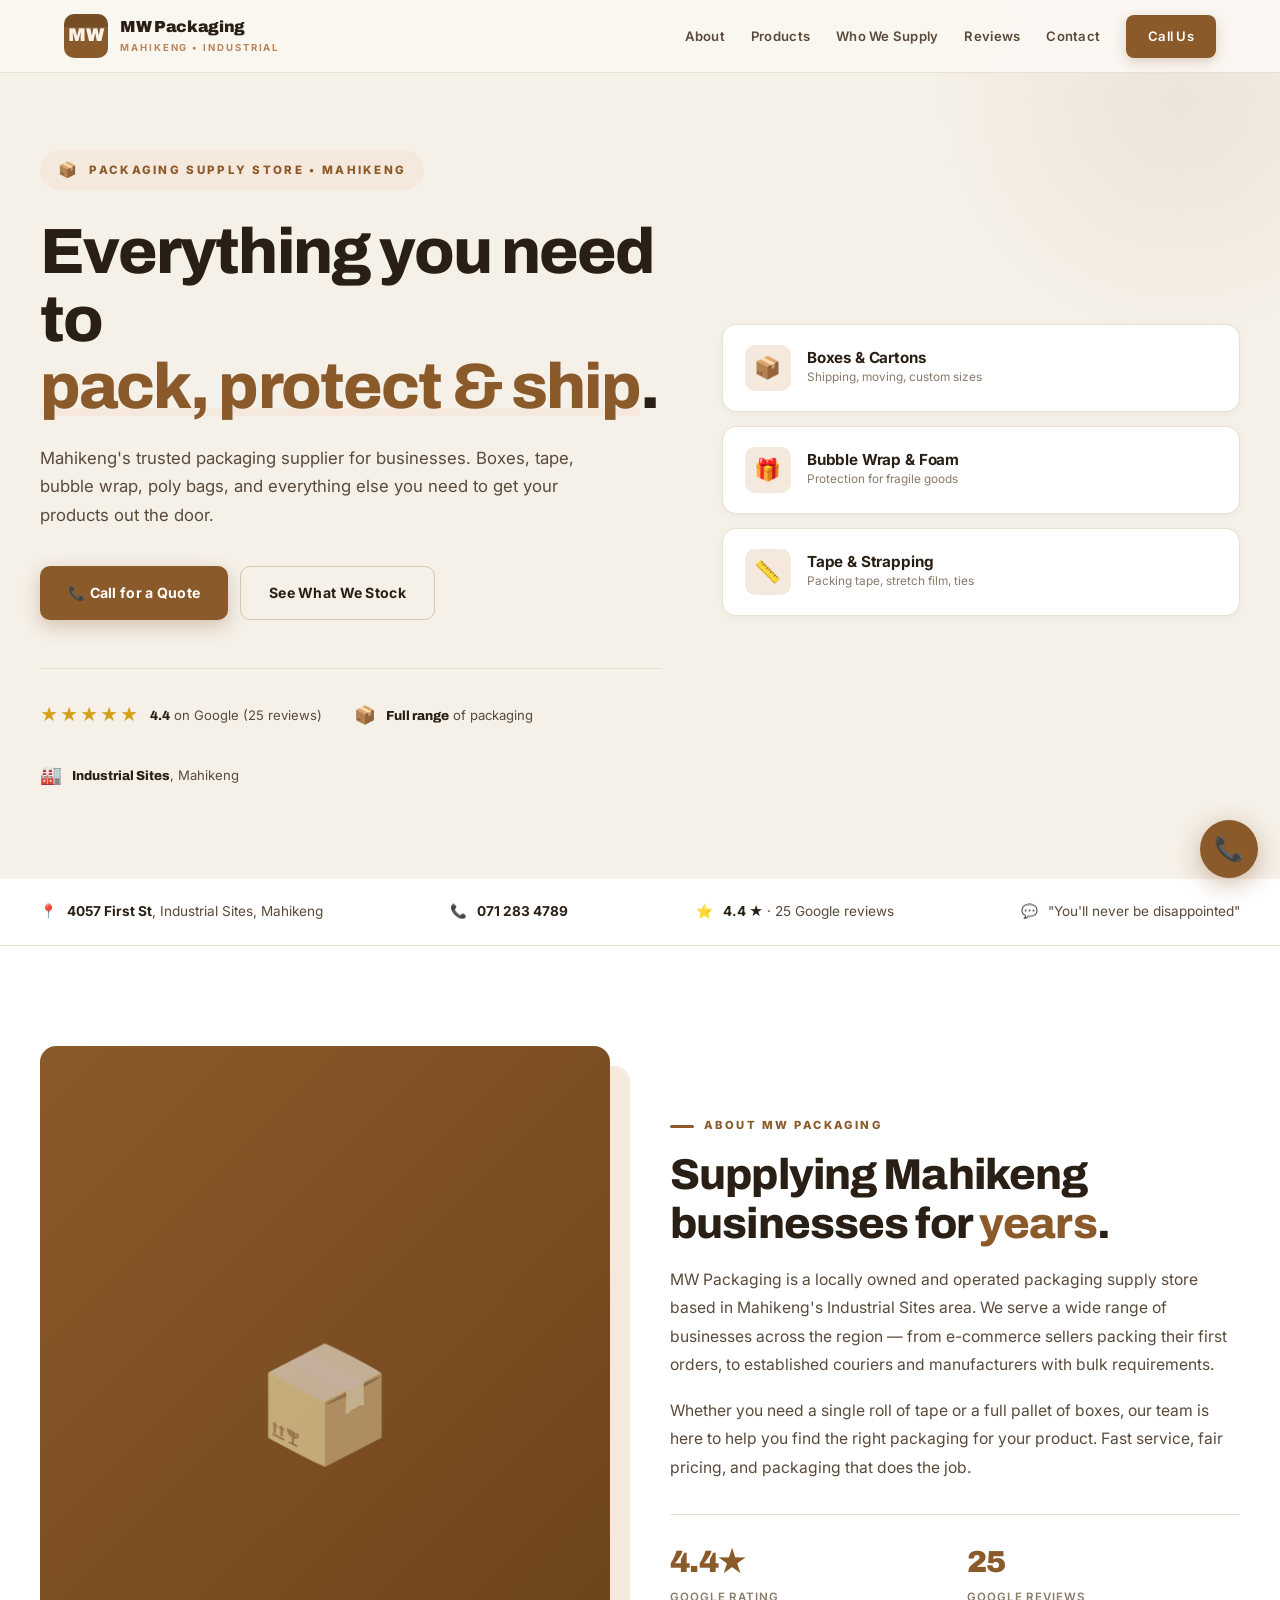
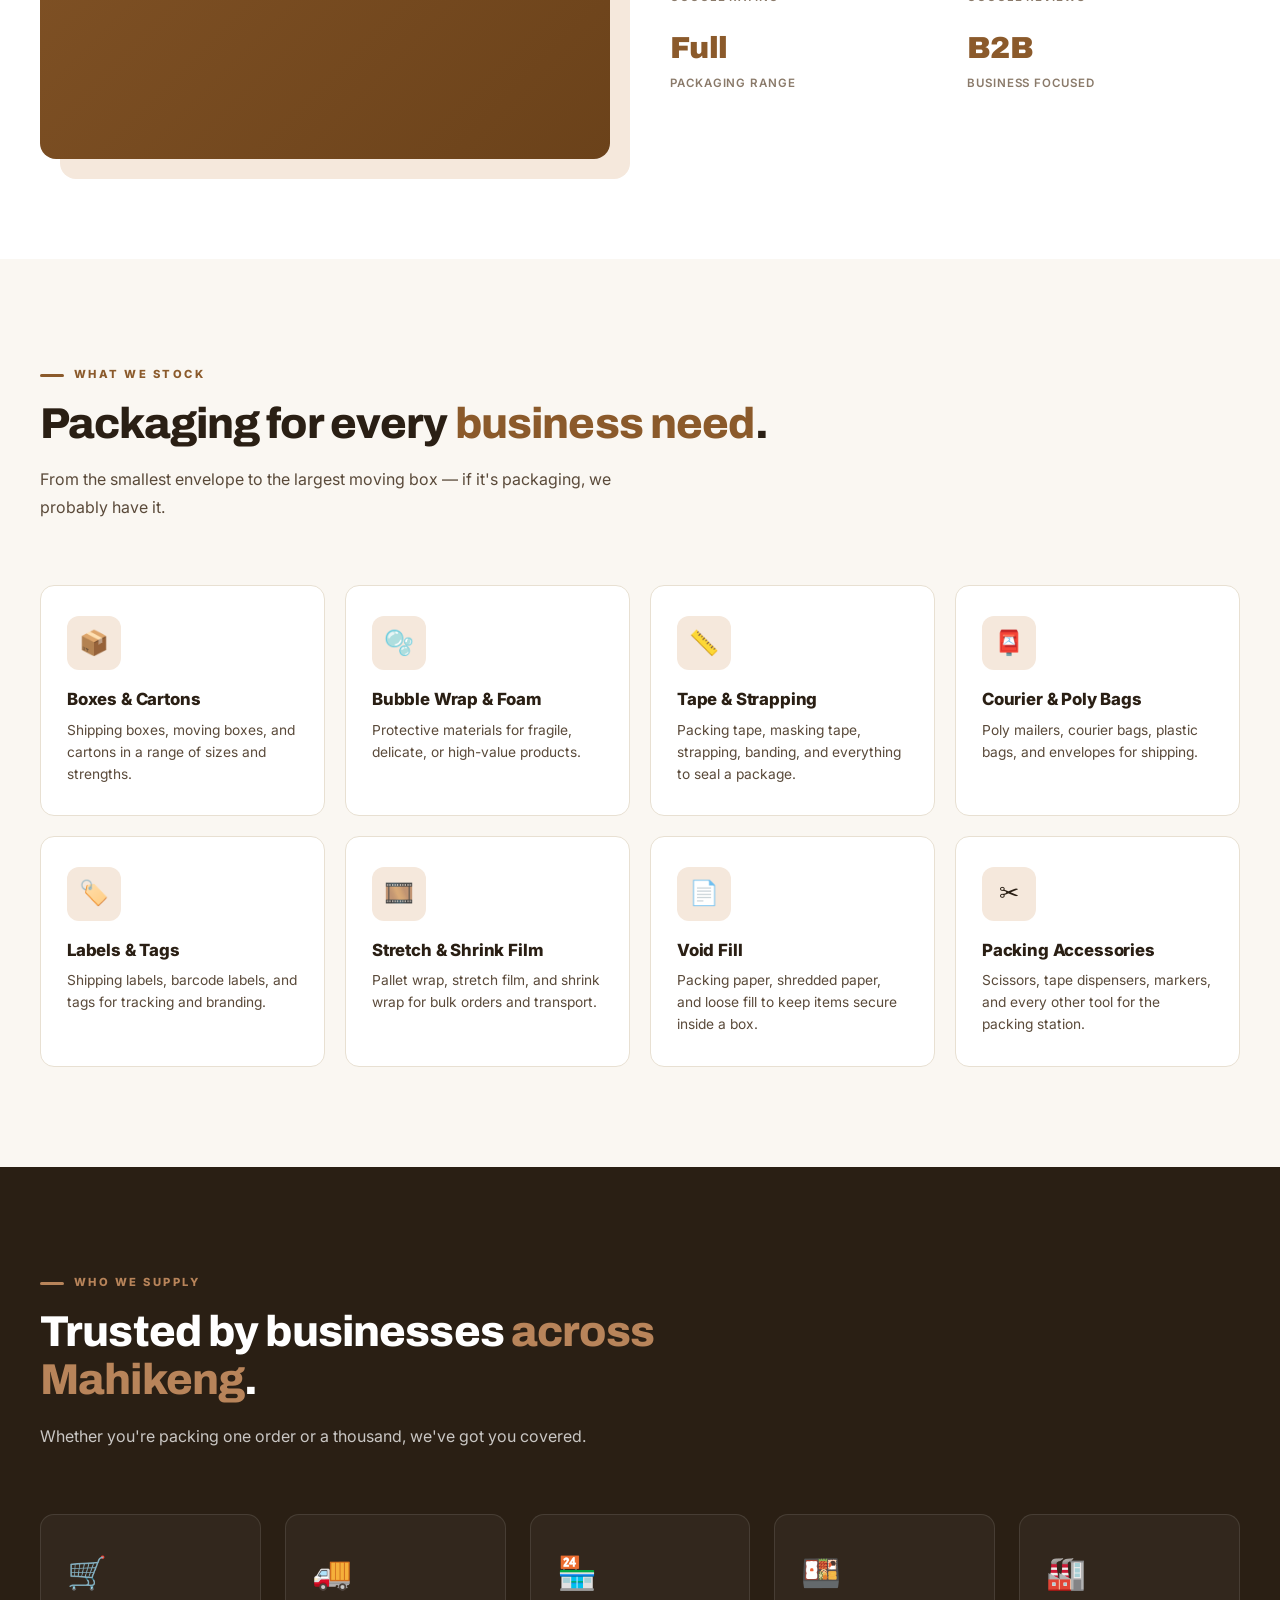
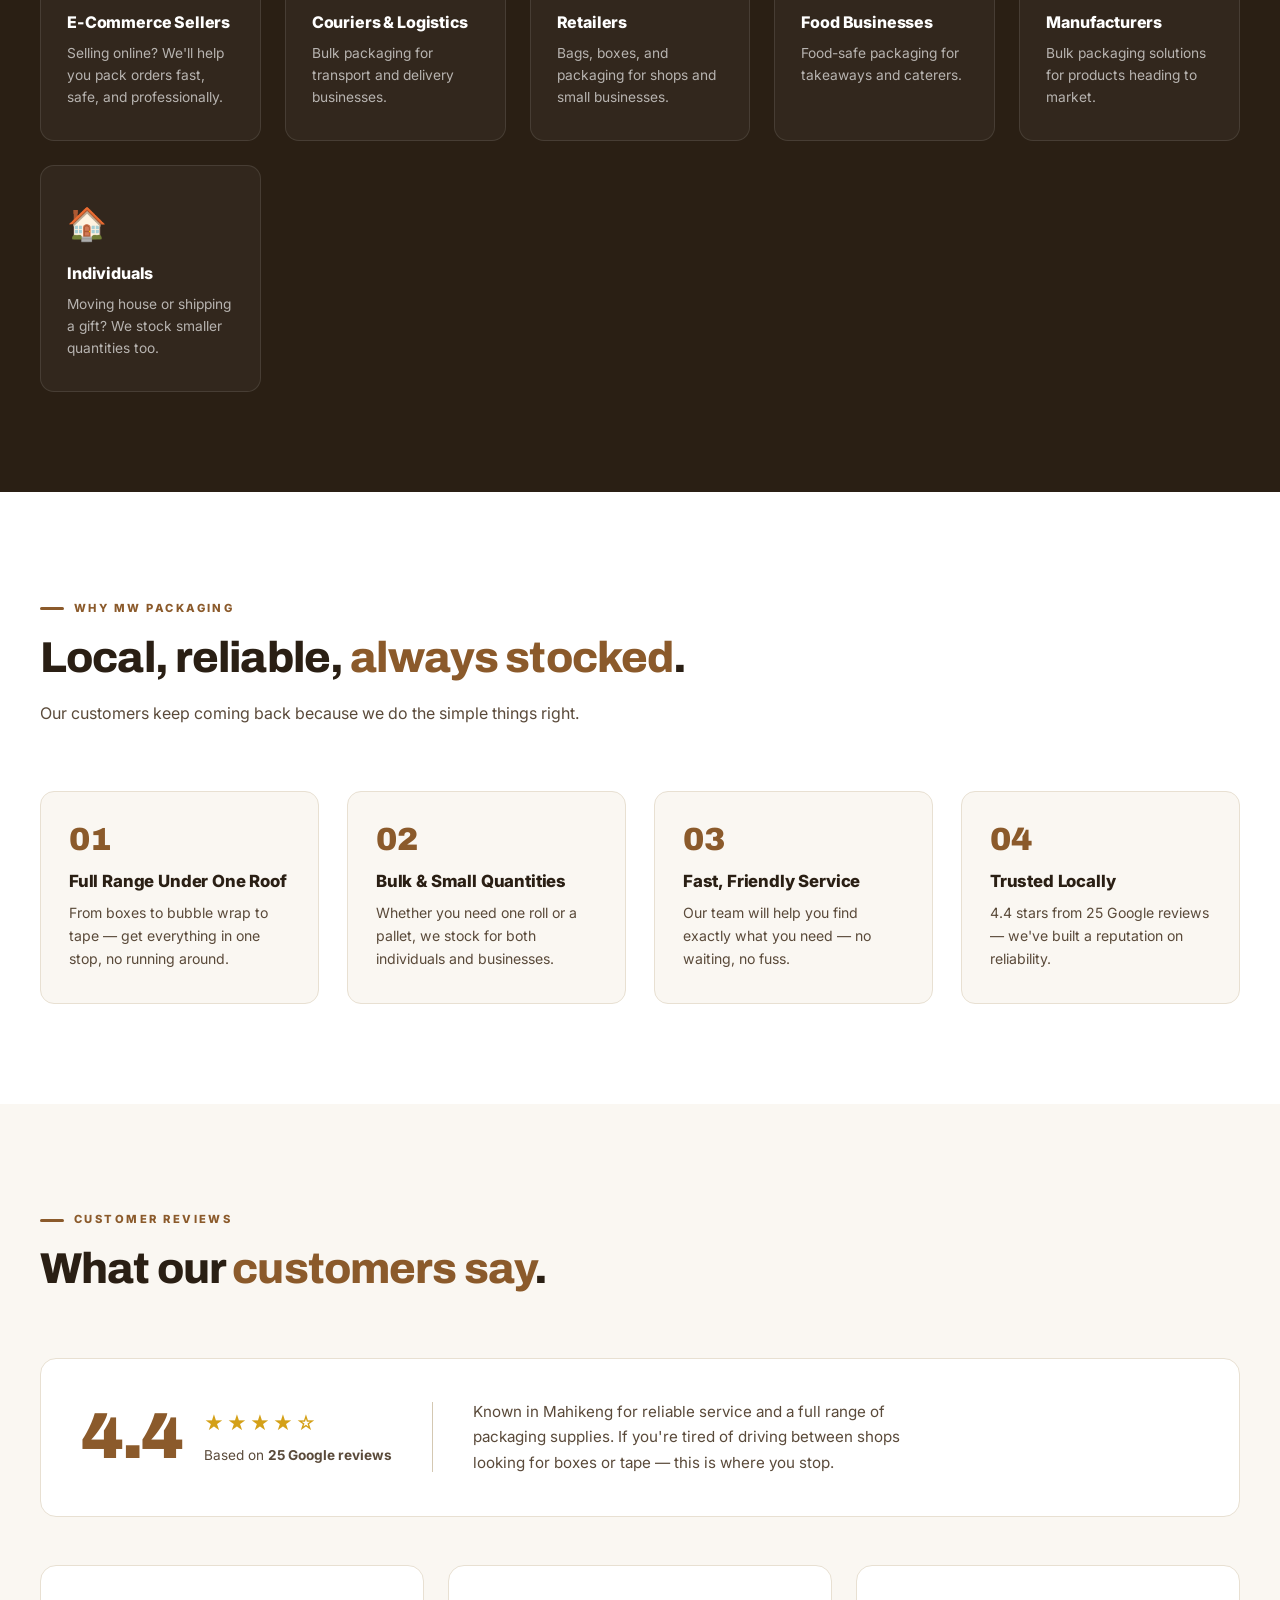
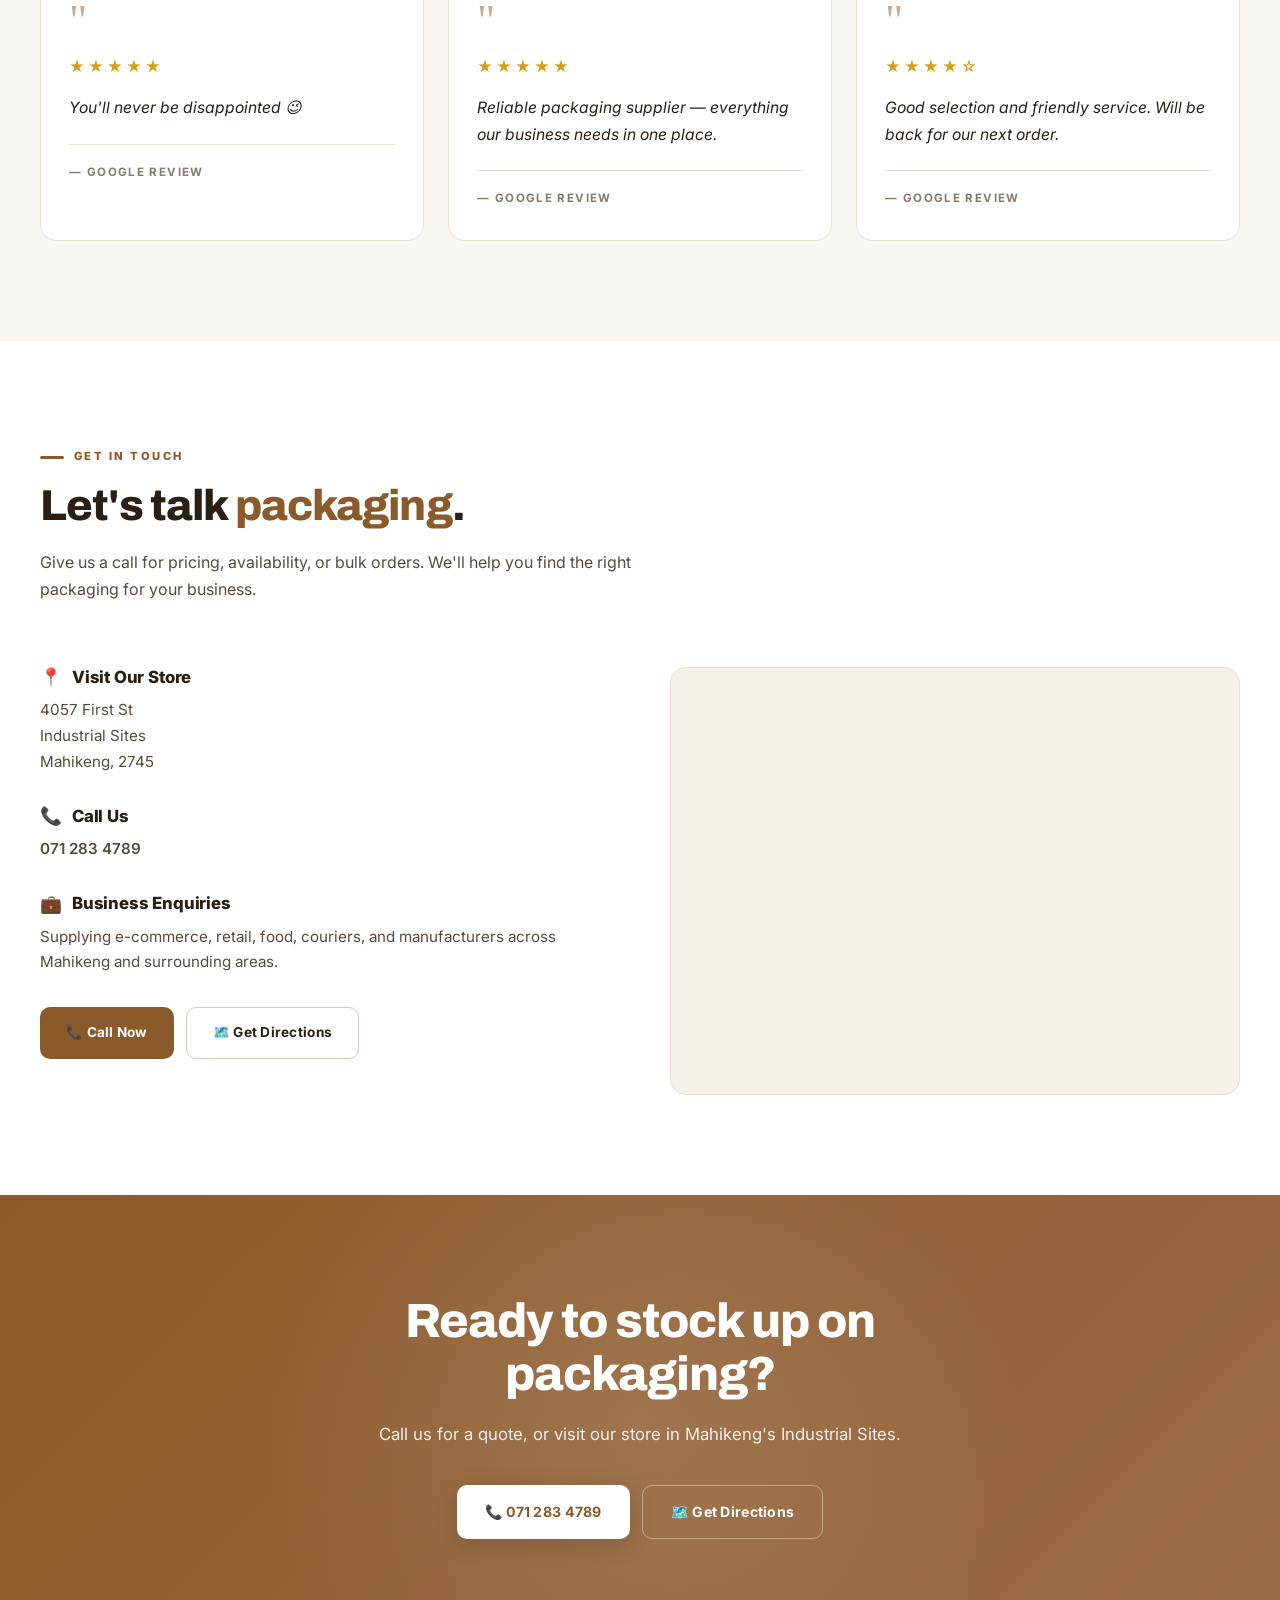
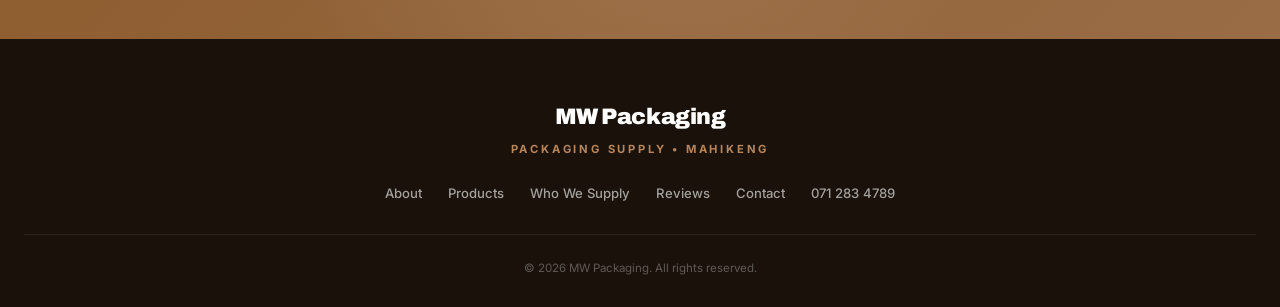
==== index.html @ 7f4d7443 "Rename mw-packaging.html to index.html" ====
<!DOCTYPE html>
<html lang="en">
<head>
  <meta charset="UTF-8">
  <meta name="viewport" content="width=device-width, initial-scale=1.0">
  <title>MW Packaging | Packaging Supply Store — Mahikeng</title>
  <meta name="description" content="MW Packaging Mahikeng — packaging supply store in Industrial Sites. Boxes, bubble wrap, tape, courier bags and more. 4.4★ on Google. Call 071 283 4789.">
  <link href="https://fonts.googleapis.com/css2?family=Archivo:wght@500;600;700;800;900&family=Inter:wght@400;500;600;700&display=swap" rel="stylesheet">
  <style>
    * { box-sizing: border-box; margin: 0; padding: 0; }
    :root {
      --ink: #2a1f14;
      --ink-soft: #5a4a3a;
      --ink-muted: #8a7a6a;
      --bg: #faf7f2;
      --bg-warm: #f5f0e8;
      --card: #ffffff;
      --card-hover: #fdfbf8;
      --border: #e8e0d2;
      --border-strong: #d4c8b2;
      --kraft: #b8845a;
      --kraft-dim: #9a6c46;
      --kraft-soft: #f5e8dc;
      --kraft-pale: #faf1e8;
      --box: #8b5a2b;
      --box-soft: #f0e0cc;
      --gold: #d4a017;
      --white: #ffffff;
      --green: #3a7d44;
      --green-soft: #e3f2e5;
    }
    html { scroll-behavior: smooth; }
    body {
      font-family: 'Inter', system-ui, -apple-system, sans-serif;
      background: var(--bg);
      color: var(--ink);
      line-height: 1.6;
      -webkit-font-smoothing: antialiased;
    }
    h1, h2, h3, h4 {
      font-family: 'Archivo', 'Inter', sans-serif;
      font-weight: 800;
      line-height: 1.12;
      letter-spacing: -0.02em;
    }
    a { color: inherit; text-decoration: none; }
    img { max-width: 100%; display: block; }
    /* ===== NAV ===== */
    nav {
      position: fixed;
      top: 0; left: 0; right: 0;
      z-index: 100;
      background: rgba(250, 247, 242, 0.95);
      backdrop-filter: blur(14px);
      border-bottom: 1px solid var(--border);
    }
    nav .inner {
      max-width: 1200px;
      margin: 0 auto;
      padding: 14px 24px;
      display: flex;
      align-items: center;
      justify-content: space-between;
      gap: 16px;
    }
    .nav-logo {
      display: flex;
      align-items: center;
      gap: 12px;
    }
    .logo-mark {
      width: 44px;
      height: 44px;
      background: var(--box);
      border-radius: 10px;
      display: flex;
      align-items: center;
      justify-content: center;
      color: var(--kraft-pale);
      font-family: 'Archivo', sans-serif;
      font-weight: 900;
      font-size: 1.15rem;
      flex-shrink: 0;
      letter-spacing: -0.02em;
      position: relative;
      overflow: hidden;
    }
    .logo-mark::after {
      content: "";
      position: absolute;
      top: 0; left: 0;
      width: 100%; height: 30%;
      background: rgba(0,0,0,0.15);
      border-bottom: 1px solid rgba(255,255,255,0.1);
    }
    .logo-text {
      line-height: 1.15;
    }
    .logo-text strong {
      font-family: 'Archivo', sans-serif;
      font-weight: 900;
      font-size: 1rem;
      color: var(--ink);
      display: block;
      letter-spacing: -0.02em;
    }
    .logo-text small {
      font-size: 0.6rem;
      color: var(--kraft);
      letter-spacing: 0.2em;
      text-transform: uppercase;
      font-weight: 700;
    }
    .nav-links {
      display: flex;
      gap: 26px;
      align-items: center;
    }
    .nav-links a {
      font-size: 0.82rem;
      font-weight: 600;
      color: var(--ink-soft);
      transition: color 0.2s;
      letter-spacing: 0.02em;
    }
    .nav-links a:hover { color: var(--box); }
    .nav-cta {
      background: var(--box);
      color: var(--white) !important;
      padding: 11px 22px;
      border-radius: 8px;
      font-weight: 700;
      font-size: 0.78rem;
      transition: all 0.2s;
      letter-spacing: 0.03em;
      box-shadow: 0 4px 12px rgba(139, 90, 43, 0.25);
    }
    .nav-cta:hover {
      background: var(--kraft-dim);
      transform: translateY(-1px);
      box-shadow: 0 8px 18px rgba(139, 90, 43, 0.35);
    }
    .menu-toggle {
      display: none;
      background: none;
      border: none;
      font-size: 1.5rem;
      color: var(--box);
      cursor: pointer;
      padding: 4px;
    }
    /* ===== HERO ===== */
    .hero {
      padding: 150px 24px 90px;
      position: relative;
      overflow: hidden;
      background: var(--bg-warm);
    }
    .hero::before {
      content: "";
      position: absolute;
      top: -150px; right: -150px;
      width: 500px; height: 500px;
      background: radial-gradient(circle, rgba(139, 90, 43, 0.08), transparent 70%);
      pointer-events: none;
    }
    .hero-grid {
      max-width: 1200px;
      margin: 0 auto;
      display: grid;
      grid-template-columns: 1.2fr 1fr;
      gap: 60px;
      align-items: center;
      position: relative;
      z-index: 2;
    }
    .hero-tag {
      display: inline-flex;
      align-items: center;
      gap: 10px;
      font-size: 0.72rem;
      letter-spacing: 0.2em;
      text-transform: uppercase;
      color: var(--box);
      font-weight: 800;
      background: var(--kraft-soft);
      padding: 8px 18px;
      border-radius: 40px;
      margin-bottom: 28px;
    }
    .hero-tag::before {
      content: "📦";
      font-size: 0.95rem;
    }
    .hero h1 {
      font-size: clamp(2.4rem, 5.5vw, 4rem);
      margin-bottom: 24px;
      letter-spacing: -0.03em;
      line-height: 1.05;
      color: var(--ink);
    }
    .hero h1 span {
      color: var(--box);
      position: relative;
      display: inline-block;
    }
    .hero h1 span::after {
      content: "";
      position: absolute;
      bottom: 4px;
      left: 0;
      width: 100%;
      height: 8px;
      background: var(--kraft-soft);
      z-index: -1;
      border-radius: 3px;
    }
    .hero-sub {
      font-size: 1.05rem;
      color: var(--ink-soft);
      max-width: 560px;
      margin-bottom: 36px;
      line-height: 1.7;
    }
    .hero-actions {
      display: flex;
      gap: 12px;
      flex-wrap: wrap;
      margin-bottom: 48px;
    }
    .btn {
      display: inline-flex;
      align-items: center;
      gap: 10px;
      padding: 15px 28px;
      border-radius: 10px;
      font-weight: 700;
      font-size: 0.88rem;
      transition: all 0.2s;
      cursor: pointer;
      border: none;
      letter-spacing: 0.02em;
    }
    .btn-primary {
      background: var(--box);
      color: var(--white);
      box-shadow: 0 6px 18px rgba(139, 90, 43, 0.3);
    }
    .btn-primary:hover {
      background: var(--kraft-dim);
      transform: translateY(-2px);
      box-shadow: 0 10px 24px rgba(139, 90, 43, 0.4);
    }
    .btn-outline {
      background: transparent;
      color: var(--ink);
      border: 1.5px solid var(--border-strong);
    }
    .btn-outline:hover {
      border-color: var(--box);
      background: var(--card);
      color: var(--box);
    }
    .hero-trust {
      display: flex;
      gap: 32px;
      flex-wrap: wrap;
      padding-top: 32px;
      border-top: 1px solid var(--border);
    }
    .hero-trust-item {
      display: flex;
      align-items: center;
      gap: 10px;
      font-size: 0.82rem;
      color: var(--ink-soft);
    }
    .hero-trust-item strong {
      color: var(--ink);
      font-weight: 800;
      font-family: 'Archivo', sans-serif;
    }
    .hero-trust-icon { color: var(--box); font-size: 1.1rem; }
    .hero-stars { color: var(--gold); letter-spacing: 2px; }
    /* Hero visual — packaging cards */
    .hero-visual {
      display: flex;
      flex-direction: column;
      gap: 14px;
    }
    .pkg-card {
      background: var(--card);
      border: 1px solid var(--border);
      border-radius: 14px;
      padding: 20px 22px;
      display: flex;
      align-items: center;
      gap: 16px;
      transition: all 0.25s;
      box-shadow: 0 2px 8px rgba(42, 31, 20, 0.04);
    }
    .pkg-card:hover {
      transform: translateX(-6px);
      border-color: var(--border-strong);
      box-shadow: 0 8px 20px rgba(42, 31, 20, 0.08);
    }
    .pkg-icon {
      width: 46px;
      height: 46px;
      border-radius: 10px;
      background: var(--kraft-soft);
      display: flex;
      align-items: center;
      justify-content: center;
      font-size: 1.35rem;
      flex-shrink: 0;
    }
    .pkg-text h4 {
      font-family: 'Inter', sans-serif;
      font-weight: 700;
      font-size: 0.95rem;
      color: var(--ink);
      margin-bottom: 2px;
      letter-spacing: -0.01em;
    }
    .pkg-text p {
      font-size: 0.74rem;
      color: var(--ink-muted);
    }
    /* ===== INFO STRIP ===== */
    .info-strip {
      background: var(--card);
      padding: 22px 24px;
      border-bottom: 1px solid var(--border);
    }
    .info-strip-inner {
      max-width: 1200px;
      margin: 0 auto;
      display: flex;
      justify-content: space-between;
      gap: 20px;
      flex-wrap: wrap;
      align-items: center;
    }
    .info-strip-item {
      display: flex;
      align-items: center;
      gap: 10px;
      font-size: 0.85rem;
      color: var(--ink-soft);
    }
    .info-strip-item strong { color: var(--ink); font-weight: 700; }
    .info-strip-icon { color: var(--box); }
    /* ===== SECTIONS ===== */
    section { padding: 100px 24px; }
    .container { max-width: 1200px; margin: 0 auto; }
    .section-head {
      max-width: 760px;
      margin-bottom: 64px;
    }
    .section-label {
      font-size: 0.7rem;
      letter-spacing: 0.22em;
      text-transform: uppercase;
      color: var(--box);
      margin-bottom: 16px;
      font-weight: 800;
      display: inline-flex;
      align-items: center;
      gap: 10px;
    }
    .section-label::before {
      content: "";
      width: 24px;
      height: 3px;
      background: var(--box);
      border-radius: 2px;
    }
    .section-title {
      font-size: clamp(1.8rem, 4.5vw, 2.7rem);
      margin-bottom: 18px;
      color: var(--ink);
    }
    .section-title span { color: var(--box); }
    .section-intro {
      color: var(--ink-soft);
      font-size: 1rem;
      line-height: 1.7;
      max-width: 640px;
    }
    /* ===== ABOUT ===== */
    #about { background: var(--card); }
    .about-grid {
      display: grid;
      grid-template-columns: 1fr 1fr;
      gap: 60px;
      align-items: center;
    }
    .about-visual {
      aspect-ratio: 4 / 5;
      border-radius: 16px;
      background:
        linear-gradient(135deg, #8b5a2b, #6b421a),
        radial-gradient(circle at 30% 30%, rgba(212, 160, 23, 0.3), transparent 60%);
      display: flex;
      align-items: center;
      justify-content: center;
      font-size: 7rem;
      position: relative;
      overflow: hidden;
      box-shadow: 20px 20px 0 var(--kraft-soft);
    }
    .about-visual::after {
      content: "📦";
      opacity: 0.55;
      filter: sepia(1) brightness(1.5);
    }
    .about-text p {
      color: var(--ink-soft);
      margin-bottom: 18px;
      font-size: 0.98rem;
      line-height: 1.8;
    }
    .about-stats {
      display: grid;
      grid-template-columns: 1fr 1fr;
      gap: 24px;
      margin-top: 32px;
      padding-top: 32px;
      border-top: 1px solid var(--border);
    }
    .about-stat strong {
      display: block;
      font-family: 'Archivo', sans-serif;
      font-size: 1.9rem;
      color: var(--box);
      font-weight: 900;
      line-height: 1;
      margin-bottom: 6px;
      letter-spacing: -0.02em;
    }
    .about-stat span {
      font-size: 0.72rem;
      color: var(--ink-muted);
      letter-spacing: 0.08em;
      text-transform: uppercase;
      font-weight: 600;
    }
    /* ===== CATEGORIES ===== */
    #products { background: var(--bg); }
    .products-grid {
      display: grid;
      grid-template-columns: repeat(auto-fill, minmax(250px, 1fr));
      gap: 20px;
    }
    .prod-card {
      background: var(--card);
      border-radius: 14px;
      padding: 30px 26px;
      border: 1px solid var(--border);
      transition: all 0.25s;
      position: relative;
      overflow: hidden;
    }
    .prod-card::before {
      content: "";
      position: absolute;
      top: 0; left: 0;
      width: 100%;
      height: 4px;
      background: var(--box);
      transform: scaleX(0);
      transform-origin: left;
      transition: transform 0.3s;
    }
    .prod-card:hover {
      transform: translateY(-4px);
      box-shadow: 0 14px 30px rgba(42, 31, 20, 0.08);
      border-color: var(--border-strong);
    }
    .prod-card:hover::before { transform: scaleX(1); }
    .prod-icon {
      width: 54px;
      height: 54px;
      border-radius: 12px;
      background: var(--kraft-soft);
      display: flex;
      align-items: center;
      justify-content: center;
      font-size: 1.5rem;
      margin-bottom: 20px;
    }
    .prod-card h3 {
      font-family: 'Inter', sans-serif;
      font-weight: 800;
      font-size: 1.05rem;
      letter-spacing: -0.01em;
      margin-bottom: 10px;
      color: var(--ink);
    }
    .prod-card p {
      font-size: 0.86rem;
      color: var(--ink-soft);
      line-height: 1.6;
    }
    /* ===== WHO WE SUPPLY ===== */
    #supply {
      background: var(--ink);
      color: var(--white);
    }
    #supply .section-label {
      color: var(--kraft);
    }
    #supply .section-label::before { background: var(--kraft); }
    #supply .section-title { color: var(--white); }
    #supply .section-title span { color: var(--kraft); }
    #supply .section-intro { color: rgba(255,255,255,0.75); }
    .supply-grid {
      display: grid;
      grid-template-columns: repeat(auto-fit, minmax(220px, 1fr));
      gap: 24px;
    }
    .supply-item {
      padding: 32px 26px;
      background: rgba(255,255,255,0.04);
      border: 1px solid rgba(255,255,255,0.1);
      border-radius: 14px;
      transition: all 0.25s;
    }
    .supply-item:hover {
      background: rgba(255,255,255,0.07);
      border-color: rgba(184, 132, 90, 0.4);
      transform: translateY(-4px);
    }
    .supply-icon {
      font-size: 2rem;
      margin-bottom: 16px;
    }
    .supply-item h3 {
      font-family: 'Inter', sans-serif;
      font-weight: 800;
      font-size: 1rem;
      letter-spacing: -0.01em;
      color: var(--white);
      margin-bottom: 10px;
    }
    .supply-item p {
      font-size: 0.86rem;
      color: rgba(255,255,255,0.65);
      line-height: 1.6;
    }
    /* ===== WHY US ===== */
    #why { background: var(--card); }
    .why-grid {
      display: grid;
      grid-template-columns: repeat(auto-fit, minmax(240px, 1fr));
      gap: 28px;
    }
    .why-item {
      padding: 32px 28px;
      background: var(--bg);
      border: 1px solid var(--border);
      border-radius: 14px;
      transition: all 0.25s;
    }
    .why-item:hover {
      transform: translateY(-4px);
      border-color: var(--box);
      background: var(--kraft-pale);
    }
    .why-num {
      font-family: 'Archivo', sans-serif;
      font-size: 2rem;
      font-weight: 900;
      color: var(--box);
      margin-bottom: 16px;
      line-height: 1;
    }
    .why-item h3 {
      font-family: 'Inter', sans-serif;
      font-weight: 800;
      font-size: 1.05rem;
      letter-spacing: -0.01em;
      color: var(--ink);
      margin-bottom: 10px;
    }
    .why-item p {
      font-size: 0.88rem;
      color: var(--ink-soft);
      line-height: 1.65;
    }
    /* ===== REVIEWS ===== */
    #reviews { background: var(--bg); }
    .reviews-top {
      display: flex;
      align-items: center;
      gap: 40px;
      flex-wrap: wrap;
      padding: 40px;
      background: var(--card);
      border-radius: 16px;
      border: 1px solid var(--border);
      margin-bottom: 48px;
    }
    .reviews-score {
      display: flex;
      align-items: center;
      gap: 22px;
    }
    .reviews-score-num {
      font-family: 'Archivo', sans-serif;
      font-size: 4rem;
      font-weight: 900;
      color: var(--box);
      line-height: 1;
      letter-spacing: -0.03em;
    }
    .reviews-score-meta {
      font-size: 0.85rem;
      color: var(--ink-soft);
      line-height: 1.6;
    }
    .reviews-score-stars {
      color: var(--gold);
      font-size: 1.2rem;
      letter-spacing: 3px;
      display: block;
      margin-bottom: 6px;
    }
    .reviews-divider {
      width: 1px;
      height: 70px;
      background: var(--border-strong);
    }
    .reviews-summary {
      font-size: 0.95rem;
      color: var(--ink-soft);
      max-width: 480px;
      line-height: 1.7;
    }
    .reviews-grid {
      display: grid;
      grid-template-columns: repeat(auto-fit, minmax(300px, 1fr));
      gap: 24px;
    }
    .review-card {
      background: var(--card);
      border: 1px solid var(--border);
      border-radius: 16px;
      padding: 32px 28px;
      transition: all 0.25s;
    }
    .review-card:hover {
      transform: translateY(-4px);
      box-shadow: 0 14px 30px rgba(42, 31, 20, 0.06);
      border-color: var(--border-strong);
    }
    .review-quote {
      color: var(--box);
      font-size: 2.8rem;
      font-family: Georgia, serif;
      line-height: 1;
      margin-bottom: 12px;
      opacity: 0.5;
    }
    .review-card .stars {
      color: var(--gold);
      font-size: 0.95rem;
      letter-spacing: 3px;
      margin-bottom: 16px;
      display: block;
    }
    .review-card p {
      font-size: 0.98rem;
      line-height: 1.7;
      color: var(--ink);
      margin-bottom: 22px;
      font-style: italic;
    }
    .review-author {
      font-size: 0.72rem;
      color: var(--ink-muted);
      font-weight: 700;
      letter-spacing: 0.12em;
      text-transform: uppercase;
      padding-top: 18px;
      border-top: 1px solid var(--border);
    }
    /* ===== CONTACT ===== */
    #contact { background: var(--card); }
    .contact-grid {
      display: grid;
      grid-template-columns: 1fr 1fr;
      gap: 60px;
      align-items: start;
    }
    .contact-block { margin-bottom: 32px; }
    .contact-block h4 {
      font-family: 'Inter', sans-serif;
      font-weight: 800;
      font-size: 1.05rem;
      letter-spacing: -0.01em;
      margin-bottom: 10px;
      color: var(--ink);
      display: flex;
      align-items: center;
      gap: 10px;
    }
    .contact-block h4 span {
      color: var(--box);
      font-size: 1.1rem;
    }
    .contact-block p, .contact-block a {
      color: var(--ink-soft);
      font-size: 0.95rem;
      line-height: 1.7;
    }
    .contact-block a { font-weight: 600; }
    .contact-block a:hover { color: var(--box); }
    .contact-actions {
      display: flex;
      gap: 12px;
      flex-wrap: wrap;
      margin-top: 28px;
    }
    .contact-actions .btn { padding: 14px 26px; font-size: 0.85rem; }
    .btn-dark {
      background: var(--box);
      color: var(--white);
    }
    .btn-dark:hover {
      background: var(--kraft-dim);
      transform: translateY(-2px);
      box-shadow: 0 8px 20px rgba(139, 90, 43, 0.3);
    }
    .map-embed {
      width: 100%;
      aspect-ratio: 4 / 3;
      border-radius: 16px;
      overflow: hidden;
      border: 1px solid var(--border);
      background: var(--bg-warm);
    }
    .map-embed iframe { width: 100%; height: 100%; border: 0; }
    /* ===== CTA FINAL ===== */
    .cta-final {
      background: linear-gradient(135deg, var(--box) 0%, var(--kraft-dim) 100%);
      color: var(--white);
      text-align: center;
      padding: 100px 24px;
      position: relative;
      overflow: hidden;
    }
    .cta-final::before {
      content: "";
      position: absolute;
      top: -50%; left: 50%;
      transform: translateX(-50%);
      width: 900px; height: 900px;
      background: radial-gradient(circle, rgba(250, 241, 232, 0.12), transparent 60%);
      pointer-events: none;
    }
    .cta-final-inner {
      position: relative;
      z-index: 2;
      max-width: 700px;
      margin: 0 auto;
    }
    .cta-final h2 {
      font-size: clamp(1.9rem, 5vw, 3rem);
      margin-bottom: 18px;
      color: var(--white);
      letter-spacing: -0.02em;
    }
    .cta-final p {
      color: rgba(255,255,255,0.9);
      margin-bottom: 36px;
      font-size: 1.05rem;
      line-height: 1.7;
    }
    .cta-final-actions {
      display: flex;
      gap: 12px;
      justify-content: center;
      flex-wrap: wrap;
    }
    .btn-white {
      background: var(--white);
      color: var(--box);
      box-shadow: 0 6px 24px rgba(0,0,0,0.15);
    }
    .btn-white:hover {
      background: #fff;
      transform: translateY(-3px);
      box-shadow: 0 12px 30px rgba(0,0,0,0.25);
    }
    .btn-dark-outline {
      background: transparent;
      color: var(--white);
      border: 1.5px solid rgba(255,255,255,0.4);
    }
    .btn-dark-outline:hover {
      background: rgba(255,255,255,0.1);
      border-color: rgba(255,255,255,0.8);
    }
    /* ===== FOOTER ===== */
    footer {
      background: #1a120a;
      color: rgba(255,255,255,0.6);
      padding: 60px 24px 30px;
      text-align: center;
    }
    .footer-logo {
      font-family: 'Archivo', sans-serif;
      font-size: 1.4rem;
      font-weight: 900;
      color: var(--white);
      margin-bottom: 6px;
      letter-spacing: -0.02em;
    }
    .footer-tag {
      font-size: 0.7rem;
      letter-spacing: 0.25em;
      text-transform: uppercase;
      color: var(--kraft);
      margin-bottom: 24px;
      font-weight: 700;
    }
    .footer-links {
      display: flex;
      gap: 26px;
      justify-content: center;
      flex-wrap: wrap;
      margin-bottom: 30px;
    }
    .footer-links a {
      font-size: 0.82rem;
      color: rgba(255,255,255,0.6);
      transition: color 0.2s;
      font-weight: 500;
    }
    .footer-links a:hover { color: var(--kraft); }
    .footer-copy {
      font-size: 0.72rem;
      color: rgba(255,255,255,0.3);
      padding-top: 24px;
      border-top: 1px solid rgba(255,255,255,0.08);
    }
    .whatsapp-float {
      position: fixed;
      bottom: 22px;
      right: 22px;
      z-index: 90;
      background: var(--box);
      color: var(--white);
      width: 58px;
      height: 58px;
      border-radius: 50%;
      display: flex;
      align-items: center;
      justify-content: center;
      font-size: 1.5rem;
      box-shadow: 0 6px 24px rgba(139, 90, 43, 0.4);
      transition: transform 0.2s;
    }
    .whatsapp-float:hover { transform: scale(1.08); }
    /* ===== RESPONSIVE ===== */
    @media (max-width: 900px) {
      .hero-grid { grid-template-columns: 1fr; gap: 40px; }
      .hero { padding: 120px 20px 60px; }
      .about-grid { grid-template-columns: 1fr; gap: 40px; }
      .about-visual { aspect-ratio: 4 / 3; box-shadow: 12px 12px 0 var(--kraft-soft); }
      .contact-grid { grid-template-columns: 1fr; gap: 40px; }
      .nav-links {
        display: none;
        position: absolute;
        top: 100%; left: 0; right: 0;
        flex-direction: column;
        background: var(--card);
        padding: 22px;
        gap: 18px;
        border-bottom: 1px solid var(--border);
        align-items: flex-start;
        box-shadow: 0 10px 30px rgba(0,0,0,0.05);
      }
      .nav-links.open { display: flex; }
      .menu-toggle { display: block; }
      section { padding: 60px 20px; }
      .hero-trust { gap: 20px; font-size: 0.78rem; }
      .reviews-top { padding: 28px; flex-direction: column; align-items: flex-start; gap: 24px; }
      .reviews-divider { display: none; }
      .info-strip-inner { flex-direction: column; align-items: flex-start; gap: 12px; }
    }
    @media (max-width: 480px) {
      .hero h1 { font-size: 2.1rem; }
      .section-title { font-size: 1.7rem; }
      .about-stats { grid-template-columns: 1fr; }
    }
  </style>
</head>
<body>
  <!-- ===== NAV ===== -->
  <nav>
    <div class="inner">
      <a href="#top" class="nav-logo">
        <div class="logo-mark">MW</div>
        <div class="logo-text">
          <strong>MW Packaging</strong>
          <small>Mahikeng • Industrial</small>
        </div>
      </a>
      <button class="menu-toggle" onclick="document.querySelector('.nav-links').classList.toggle('open')" aria-label="Toggle menu">☰</button>
      <div class="nav-links">
        <a href="#about" onclick="document.querySelector('.nav-links').classList.remove('open')">About</a>
        <a href="#products" onclick="document.querySelector('.nav-links').classList.remove('open')">Products</a>
        <a href="#supply" onclick="document.querySelector('.nav-links').classList.remove('open')">Who We Supply</a>
        <a href="#reviews" onclick="document.querySelector('.nav-links').classList.remove('open')">Reviews</a>
        <a href="#contact" onclick="document.querySelector('.nav-links').classList.remove('open')">Contact</a>
        <a href="tel:0712834789" class="nav-cta">Call Us</a>
      </div>
    </div>
  </nav>

  <!-- ===== HERO ===== -->
  <section class="hero" id="top">
    <div class="hero-grid">
      <div>
        <div class="hero-tag">Packaging Supply Store • Mahikeng</div>
        <h1>Everything you need to <span>pack, protect & ship</span>.</h1>
        <p class="hero-sub">
          Mahikeng's trusted packaging supplier for businesses. Boxes, tape, bubble wrap, poly bags, and everything else you need to get your products out the door.
        </p>
        <div class="hero-actions">
          <a href="tel:0712834789" class="btn btn-primary">📞 Call for a Quote</a>
          <a href="#products" class="btn btn-outline">See What We Stock</a>
        </div>
        <div class="hero-trust">
          <div class="hero-trust-item">
            <span class="hero-trust-icon hero-stars">★★★★★</span>
            <span><strong>4.4</strong> on Google (25 reviews)</span>
          </div>
          <div class="hero-trust-item">
            <span class="hero-trust-icon">📦</span>
            <span><strong>Full range</strong> of packaging</span>
          </div>
          <div class="hero-trust-item">
            <span class="hero-trust-icon">🏭</span>
            <span><strong>Industrial Sites</strong>, Mahikeng</span>
          </div>
        </div>
      </div>
      <div class="hero-visual">
        <div class="pkg-card">
          <div class="pkg-icon">📦</div>
          <div class="pkg-text">
            <h4>Boxes & Cartons</h4>
            <p>Shipping, moving, custom sizes</p>
          </div>
        </div>
        <div class="pkg-card">
          <div class="pkg-icon">🎁</div>
          <div class="pkg-text">
            <h4>Bubble Wrap & Foam</h4>
            <p>Protection for fragile goods</p>
          </div>
        </div>
        <div class="pkg-card">
          <div class="pkg-icon">📏</div>
          <div class="pkg-text">
            <h4>Tape & Strapping</h4>
            <p>Packing tape, stretch film, ties</p>
          </div>
        </div>
      </div>
    </div>
  </section>

  <!-- ===== INFO STRIP ===== -->
  <div class="info-strip">
    <div class="info-strip-inner">
      <div class="info-strip-item">
        <span class="info-strip-icon">📍</span>
        <span><strong>4057 First St</strong>, Industrial Sites, Mahikeng</span>
      </div>
      <div class="info-strip-item">
        <span class="info-strip-icon">📞</span>
        <span><strong>071 283 4789</strong></span>
      </div>
      <div class="info-strip-item">
        <span class="info-strip-icon">⭐</span>
        <span><strong>4.4 ★</strong> · 25 Google reviews</span>
      </div>
      <div class="info-strip-item">
        <span class="info-strip-icon">💬</span>
        <span>"You'll never be disappointed"</span>
      </div>
    </div>
  </div>

  <!-- ===== ABOUT ===== -->
  <section id="about">
    <div class="container">
      <div class="about-grid">
        <div class="about-visual"></div>
        <div class="about-text">
          <div class="section-label">About MW Packaging</div>
          <h2 class="section-title">Supplying Mahikeng businesses for <span>years</span>.</h2>
          <p>
            MW Packaging is a locally owned and operated packaging supply store based in Mahikeng's Industrial Sites area. We serve a wide range of businesses across the region — from e-commerce sellers packing their first orders, to established couriers and manufacturers with bulk requirements.
          </p>
          <p>
            Whether you need a single roll of tape or a full pallet of boxes, our team is here to help you find the right packaging for your product. Fast service, fair pricing, and packaging that does the job.
          </p>
          <div class="about-stats">
            <div class="about-stat">
              <strong>4.4★</strong>
              <span>Google Rating</span>
            </div>
            <div class="about-stat">
              <strong>25</strong>
              <span>Google Reviews</span>
            </div>
            <div class="about-stat">
              <strong>Full</strong>
              <span>Packaging range</span>
            </div>
            <div class="about-stat">
              <strong>B2B</strong>
              <span>Business focused</span>
            </div>
          </div>
        </div>
      </div>
    </div>
  </section>

  <!-- ===== PRODUCTS ===== -->
  <section id="products">
    <div class="container">
      <div class="section-head">
        <span class="section-label">What We Stock</span>
        <h2 class="section-title">Packaging for every <span>business need</span>.</h2>
        <p class="section-intro">
          From the smallest envelope to the largest moving box — if it's packaging, we probably have it.
        </p>
      </div>
      <div class="products-grid">
        <div class="prod-card">
          <div class="prod-icon">📦</div>
          <h3>Boxes & Cartons</h3>
          <p>Shipping boxes, moving boxes, and cartons in a range of sizes and strengths.</p>
        </div>
        <div class="prod-card">
          <div class="prod-icon">🫧</div>
          <h3>Bubble Wrap & Foam</h3>
          <p>Protective materials for fragile, delicate, or high-value products.</p>
        </div>
        <div class="prod-card">
          <div class="prod-icon">📏</div>
          <h3>Tape & Strapping</h3>
          <p>Packing tape, masking tape, strapping, banding, and everything to seal a package.</p>
        </div>
        <div class="prod-card">
          <div class="prod-icon">📮</div>
          <h3>Courier & Poly Bags</h3>
          <p>Poly mailers, courier bags, plastic bags, and envelopes for shipping.</p>
        </div>
        <div class="prod-card">
          <div class="prod-icon">🏷️</div>
          <h3>Labels & Tags</h3>
          <p>Shipping labels, barcode labels, and tags for tracking and branding.</p>
        </div>
        <div class="prod-card">
          <div class="prod-icon">🎞️</div>
          <h3>Stretch & Shrink Film</h3>
          <p>Pallet wrap, stretch film, and shrink wrap for bulk orders and transport.</p>
        </div>
        <div class="prod-card">
          <div class="prod-icon">📄</div>
          <h3>Void Fill</h3>
          <p>Packing paper, shredded paper, and loose fill to keep items secure inside a box.</p>
        </div>
        <div class="prod-card">
          <div class="prod-icon">✂️</div>
          <h3>Packing Accessories</h3>
          <p>Scissors, tape dispensers, markers, and every other tool for the packing station.</p>
        </div>
      </div>
    </div>
  </section>

  <!-- ===== WHO WE SUPPLY ===== -->
  <section id="supply">
    <div class="container">
      <div class="section-head">
        <span class="section-label">Who We Supply</span>
        <h2 class="section-title">Trusted by businesses <span>across Mahikeng</span>.</h2>
        <p class="section-intro">
          Whether you're packing one order or a thousand, we've got you covered.
        </p>
      </div>
      <div class="supply-grid">
        <div class="supply-item">
          <div class="supply-icon">🛒</div>
          <h3>E-Commerce Sellers</h3>
          <p>Selling online? We'll help you pack orders fast, safe, and professionally.</p>
        </div>
        <div class="supply-item">
          <div class="supply-icon">🚚</div>
          <h3>Couriers & Logistics</h3>
          <p>Bulk packaging for transport and delivery businesses.</p>
        </div>
        <div class="supply-item">
          <div class="supply-icon">🏪</div>
          <h3>Retailers</h3>
          <p>Bags, boxes, and packaging for shops and small businesses.</p>
        </div>
        <div class="supply-item">
          <div class="supply-icon">🍱</div>
          <h3>Food Businesses</h3>
          <p>Food-safe packaging for takeaways and caterers.</p>
        </div>
        <div class="supply-item">
          <div class="supply-icon">🏭</div>
          <h3>Manufacturers</h3>
          <p>Bulk packaging solutions for products heading to market.</p>
        </div>
        <div class="supply-item">
          <div class="supply-icon">🏠</div>
          <h3>Individuals</h3>
          <p>Moving house or shipping a gift? We stock smaller quantities too.</p>
        </div>
      </div>
    </div>
  </section>

  <!-- ===== WHY US ===== -->
  <section id="why">
    <div class="container">
      <div class="section-head">
        <span class="section-label">Why MW Packaging</span>
        <h2 class="section-title">Local, reliable, <span>always stocked</span>.</h2>
        <p class="section-intro">
          Our customers keep coming back because we do the simple things right.
        </p>
      </div>
      <div class="why-grid">
        <div class="why-item">
          <div class="why-num">01</div>
          <h3>Full Range Under One Roof</h3>
          <p>From boxes to bubble wrap to tape — get everything in one stop, no running around.</p>
        </div>
        <div class="why-item">
          <div class="why-num">02</div>
          <h3>Bulk & Small Quantities</h3>
          <p>Whether you need one roll or a pallet, we stock for both individuals and businesses.</p>
        </div>
        <div class="why-item">
          <div class="why-num">03</div>
          <h3>Fast, Friendly Service</h3>
          <p>Our team will help you find exactly what you need — no waiting, no fuss.</p>
        </div>
        <div class="why-item">
          <div class="why-num">04</div>
          <h3>Trusted Locally</h3>
          <p>4.4 stars from 25 Google reviews — we've built a reputation on reliability.</p>
        </div>
      </div>
    </div>
  </section>

  <!-- ===== REVIEWS ===== -->
  <section id="reviews">
    <div class="container">
      <div class="section-head">
        <span class="section-label">Customer Reviews</span>
        <h2 class="section-title">What our <span>customers say</span>.</h2>
      </div>
      <div class="reviews-top">
        <div class="reviews-score">
          <div class="reviews-score-num">4.4</div>
          <div class="reviews-score-meta">
            <span class="reviews-score-stars">★★★★☆</span>
            Based on <strong>25 Google reviews</strong>
          </div>
        </div>
        <div class="reviews-divider"></div>
        <div class="reviews-summary">
          Known in Mahikeng for reliable service and a full range of packaging supplies. If you're tired of driving between shops looking for boxes or tape — this is where you stop.
        </div>
      </div>
      <div class="reviews-grid">
        <div class="review-card">
          <div class="review-quote">"</div>
          <span class="stars">★★★★★</span>
          <p>You'll never be disappointed 😉</p>
          <div class="review-author">— Google Review</div>
        </div>
        <div class="review-card">
          <div class="review-quote">"</div>
          <span class="stars">★★★★★</span>
          <p>Reliable packaging supplier — everything our business needs in one place.</p>
          <div class="review-author">— Google Review</div>
        </div>
        <div class="review-card">
          <div class="review-quote">"</div>
          <span class="stars">★★★★☆</span>
          <p>Good selection and friendly service. Will be back for our next order.</p>
          <div class="review-author">— Google Review</div>
        </div>
      </div>
    </div>
  </section>

  <!-- ===== CONTACT ===== -->
  <section id="contact">
    <div class="container">
      <div class="section-head">
        <span class="section-label">Get In Touch</span>
        <h2 class="section-title">Let's talk <span>packaging</span>.</h2>
        <p class="section-intro">
          Give us a call for pricing, availability, or bulk orders. We'll help you find the right packaging for your business.
        </p>
      </div>
      <div class="contact-grid">
        <div>
          <div class="contact-block">
            <h4><span>📍</span> Visit Our Store</h4>
            <p>4057 First St<br>Industrial Sites<br>Mahikeng, 2745</p>
          </div>
          <div class="contact-block">
            <h4><span>📞</span> Call Us</h4>
            <p><a href="tel:0712834789">071 283 4789</a></p>
          </div>
          <div class="contact-block">
            <h4><span>💼</span> Business Enquiries</h4>
            <p>Supplying e-commerce, retail, food, couriers, and manufacturers across Mahikeng and surrounding areas.</p>
          </div>
          <div class="contact-actions">
            <a href="tel:0712834789" class="btn btn-dark">📞 Call Now</a>
            <a href="https://www.google.com/maps?q=MW+Packaging,+4057+First+St,+Industrial+Sites,+Mahikeng,+2745" class="btn btn-outline" target="_blank" rel="noopener">🗺️ Get Directions</a>
          </div>
        </div>
        <div class="map-embed">
          <iframe
            src="https://www.google.com/maps?q=MW+Packaging,+4057+First+St,+Industrial+Sites,+Mahikeng,+2745&output=embed"
            loading="lazy"
            referrerpolicy="no-referrer-when-downgrade"
            title="MW Packaging Mahikeng location">
          </iframe>
        </div>
      </div>
    </div>
  </section>

  <!-- ===== CTA FINAL ===== -->
  <section class="cta-final">
    <div class="cta-final-inner">
      <h2>Ready to stock up on packaging?</h2>
      <p>
        Call us for a quote, or visit our store in Mahikeng's Industrial Sites.
      </p>
      <div class="cta-final-actions">
        <a href="tel:0712834789" class="btn btn-white">📞 071 283 4789</a>
        <a href="https://www.google.com/maps?q=MW+Packaging,+4057+First+St,+Industrial+Sites,+Mahikeng,+2745" class="btn btn-dark-outline" target="_blank" rel="noopener">🗺️ Get Directions</a>
      </div>
    </div>
  </section>

  <!-- ===== FOOTER ===== -->
  <footer>
    <div class="footer-logo">MW Packaging</div>
    <div class="footer-tag">Packaging Supply • Mahikeng</div>
    <div class="footer-links">
      <a href="#about">About</a>
      <a href="#products">Products</a>
      <a href="#supply">Who We Supply</a>
      <a href="#reviews">Reviews</a>
      <a href="#contact">Contact</a>
      <a href="tel:0712834789">071 283 4789</a>
    </div>
    <div class="footer-copy">
      © 2026 MW Packaging. All rights reserved.
    </div>
  </footer>

  <a href="tel:0712834789" class="whatsapp-float" aria-label="Call MW Packaging">
    📞
  </a>
</body>
</html>
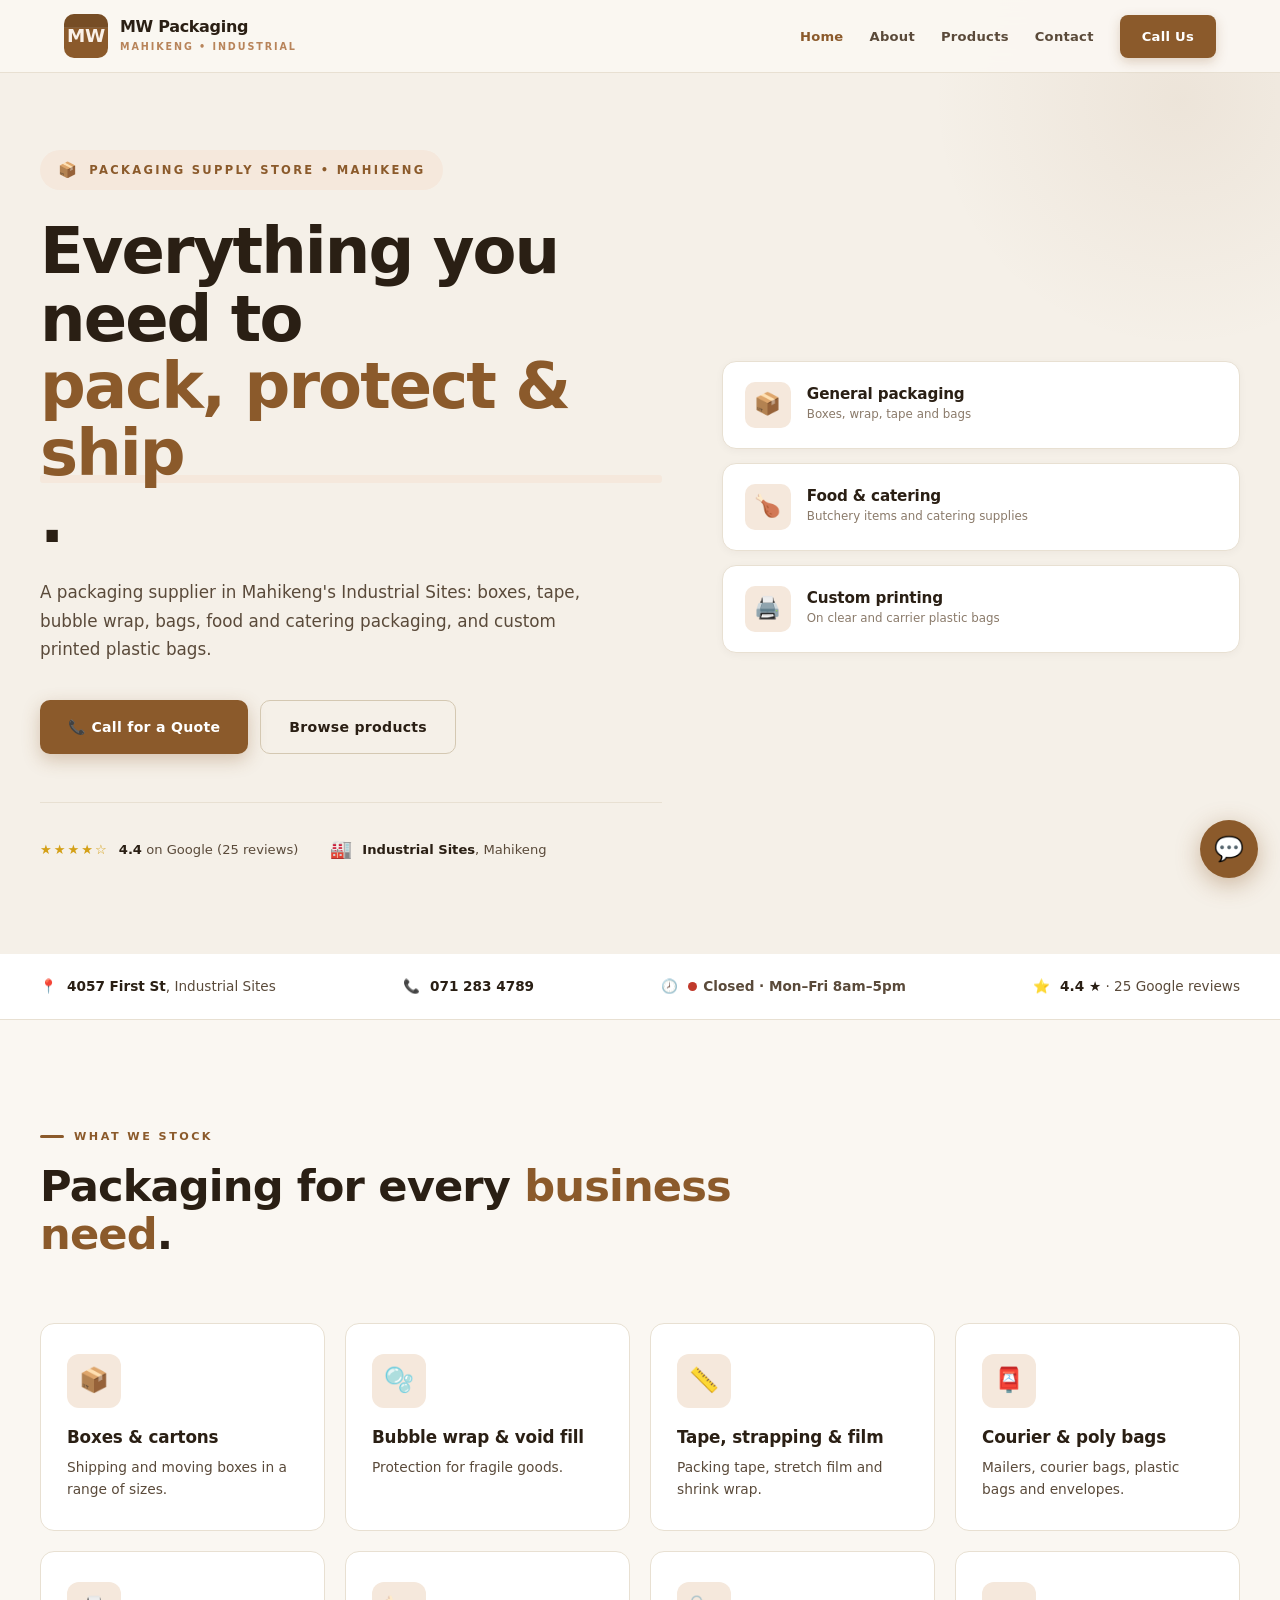
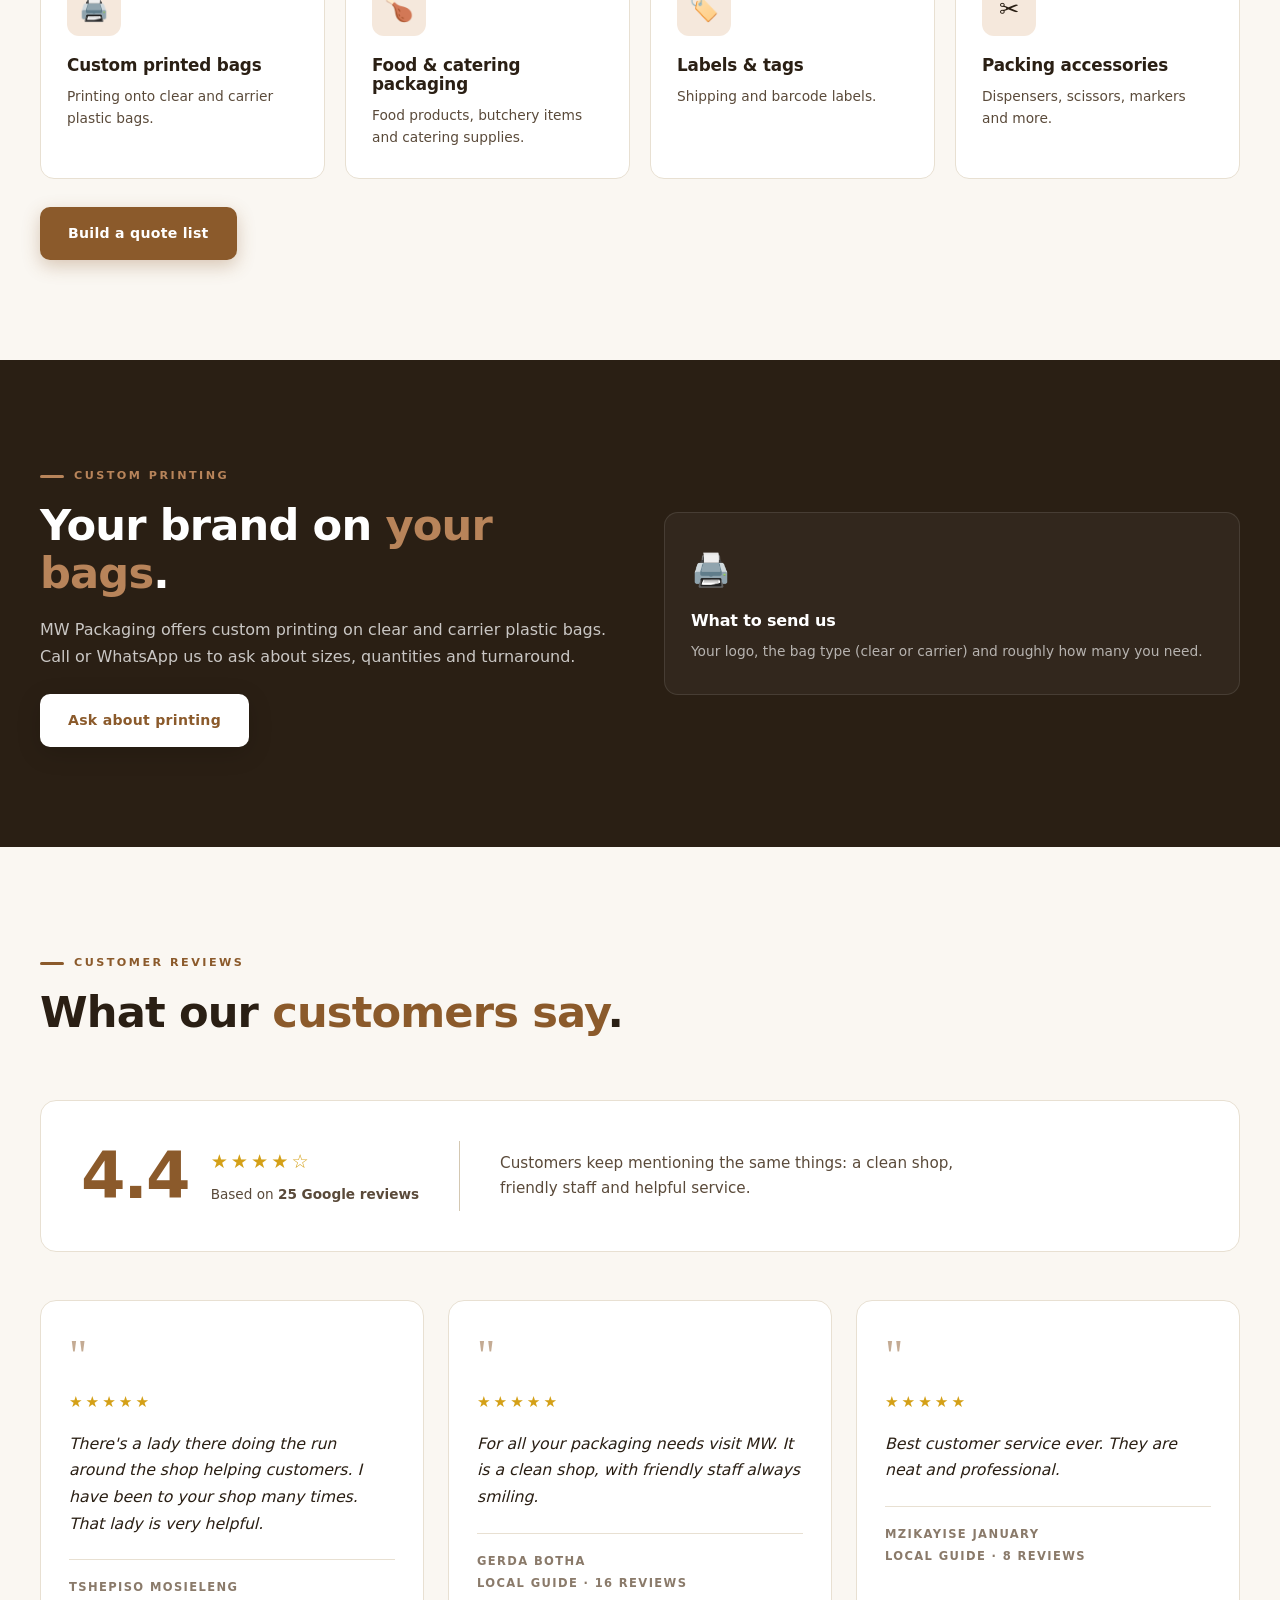
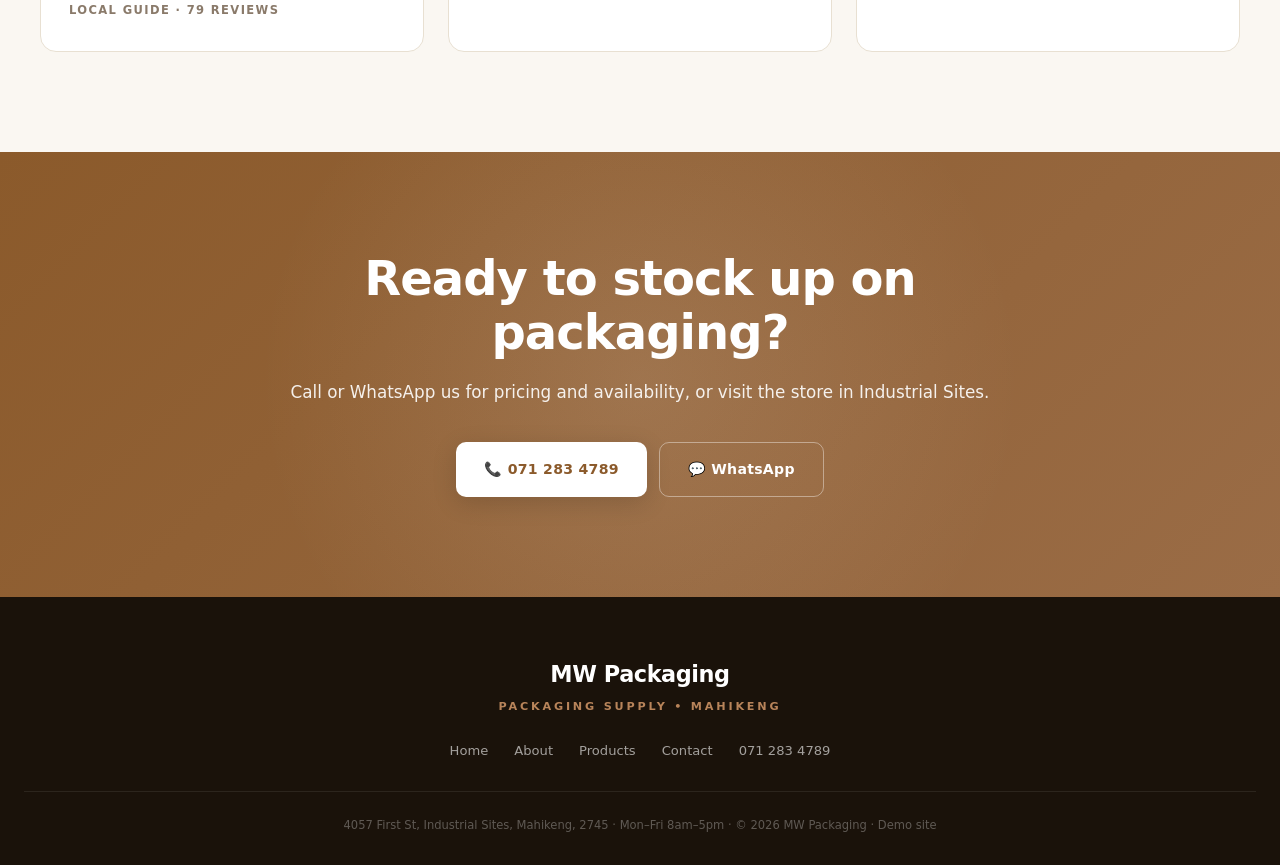
==== commit c0fd8318: "Add files via upload" ====
--- a/index.html
+++ b/index.html
@@ -1,1291 +1,33 @@
 <!DOCTYPE html>
-<html lang="en">
-<head>
-  <meta charset="UTF-8">
-  <meta name="viewport" content="width=device-width, initial-scale=1.0">
-  <title>MW Packaging | Packaging Supply Store — Mahikeng</title>
-  <meta name="description" content="MW Packaging Mahikeng — packaging supply store in Industrial Sites. Boxes, bubble wrap, tape, courier bags and more. 4.4★ on Google. Call 071 283 4789.">
-  <link href="https://fonts.googleapis.com/css2?family=Archivo:wght@500;600;700;800;900&family=Inter:wght@400;500;600;700&display=swap" rel="stylesheet">
-  <style>
-    * { box-sizing: border-box; margin: 0; padding: 0; }
-    :root {
-      --ink: #2a1f14;
-      --ink-soft: #5a4a3a;
-      --ink-muted: #8a7a6a;
-      --bg: #faf7f2;
-      --bg-warm: #f5f0e8;
-      --card: #ffffff;
-      --card-hover: #fdfbf8;
-      --border: #e8e0d2;
-      --border-strong: #d4c8b2;
-      --kraft: #b8845a;
-      --kraft-dim: #9a6c46;
-      --kraft-soft: #f5e8dc;
-      --kraft-pale: #faf1e8;
-      --box: #8b5a2b;
-      --box-soft: #f0e0cc;
-      --gold: #d4a017;
-      --white: #ffffff;
-      --green: #3a7d44;
-      --green-soft: #e3f2e5;
-    }
-    html { scroll-behavior: smooth; }
-    body {
-      font-family: 'Inter', system-ui, -apple-system, sans-serif;
-      background: var(--bg);
-      color: var(--ink);
-      line-height: 1.6;
-      -webkit-font-smoothing: antialiased;
-    }
-    h1, h2, h3, h4 {
-      font-family: 'Archivo', 'Inter', sans-serif;
-      font-weight: 800;
-      line-height: 1.12;
-      letter-spacing: -0.02em;
-    }
-    a { color: inherit; text-decoration: none; }
-    img { max-width: 100%; display: block; }
-    /* ===== NAV ===== */
-    nav {
-      position: fixed;
-      top: 0; left: 0; right: 0;
-      z-index: 100;
-      background: rgba(250, 247, 242, 0.95);
-      backdrop-filter: blur(14px);
-      border-bottom: 1px solid var(--border);
-    }
-    nav .inner {
-      max-width: 1200px;
-      margin: 0 auto;
-      padding: 14px 24px;
-      display: flex;
-      align-items: center;
-      justify-content: space-between;
-      gap: 16px;
-    }
-    .nav-logo {
-      display: flex;
-      align-items: center;
-      gap: 12px;
-    }
-    .logo-mark {
-      width: 44px;
-      height: 44px;
-      background: var(--box);
-      border-radius: 10px;
-      display: flex;
-      align-items: center;
-      justify-content: center;
-      color: var(--kraft-pale);
-      font-family: 'Archivo', sans-serif;
-      font-weight: 900;
-      font-size: 1.15rem;
-      flex-shrink: 0;
-      letter-spacing: -0.02em;
-      position: relative;
-      overflow: hidden;
-    }
-    .logo-mark::after {
-      content: "";
-      position: absolute;
-      top: 0; left: 0;
-      width: 100%; height: 30%;
-      background: rgba(0,0,0,0.15);
-      border-bottom: 1px solid rgba(255,255,255,0.1);
-    }
-    .logo-text {
-      line-height: 1.15;
-    }
-    .logo-text strong {
-      font-family: 'Archivo', sans-serif;
-      font-weight: 900;
-      font-size: 1rem;
-      color: var(--ink);
-      display: block;
-      letter-spacing: -0.02em;
-    }
-    .logo-text small {
-      font-size: 0.6rem;
-      color: var(--kraft);
-      letter-spacing: 0.2em;
-      text-transform: uppercase;
-      font-weight: 700;
-    }
-    .nav-links {
-      display: flex;
-      gap: 26px;
-      align-items: center;
-    }
-    .nav-links a {
-      font-size: 0.82rem;
-      font-weight: 600;
-      color: var(--ink-soft);
-      transition: color 0.2s;
-      letter-spacing: 0.02em;
-    }
-    .nav-links a:hover { color: var(--box); }
-    .nav-cta {
-      background: var(--box);
-      color: var(--white) !important;
-      padding: 11px 22px;
-      border-radius: 8px;
-      font-weight: 700;
-      font-size: 0.78rem;
-      transition: all 0.2s;
-      letter-spacing: 0.03em;
-      box-shadow: 0 4px 12px rgba(139, 90, 43, 0.25);
-    }
-    .nav-cta:hover {
-      background: var(--kraft-dim);
-      transform: translateY(-1px);
-      box-shadow: 0 8px 18px rgba(139, 90, 43, 0.35);
-    }
-    .menu-toggle {
-      display: none;
-      background: none;
-      border: none;
-      font-size: 1.5rem;
-      color: var(--box);
-      cursor: pointer;
-      padding: 4px;
-    }
-    /* ===== HERO ===== */
-    .hero {
-      padding: 150px 24px 90px;
-      position: relative;
-      overflow: hidden;
-      background: var(--bg-warm);
-    }
-    .hero::before {
-      content: "";
-      position: absolute;
-      top: -150px; right: -150px;
-      width: 500px; height: 500px;
-      background: radial-gradient(circle, rgba(139, 90, 43, 0.08), transparent 70%);
-      pointer-events: none;
-    }
-    .hero-grid {
-      max-width: 1200px;
-      margin: 0 auto;
-      display: grid;
-      grid-template-columns: 1.2fr 1fr;
-      gap: 60px;
-      align-items: center;
-      position: relative;
-      z-index: 2;
-    }
-    .hero-tag {
-      display: inline-flex;
-      align-items: center;
-      gap: 10px;
-      font-size: 0.72rem;
-      letter-spacing: 0.2em;
-      text-transform: uppercase;
-      color: var(--box);
-      font-weight: 800;
-      background: var(--kraft-soft);
-      padding: 8px 18px;
-      border-radius: 40px;
-      margin-bottom: 28px;
-    }
-    .hero-tag::before {
-      content: "📦";
-      font-size: 0.95rem;
-    }
-    .hero h1 {
-      font-size: clamp(2.4rem, 5.5vw, 4rem);
-      margin-bottom: 24px;
-      letter-spacing: -0.03em;
-      line-height: 1.05;
-      color: var(--ink);
-    }
-    .hero h1 span {
-      color: var(--box);
-      position: relative;
-      display: inline-block;
-    }
-    .hero h1 span::after {
-      content: "";
-      position: absolute;
-      bottom: 4px;
-      left: 0;
-      width: 100%;
-      height: 8px;
-      background: var(--kraft-soft);
-      z-index: -1;
-      border-radius: 3px;
-    }
-    .hero-sub {
-      font-size: 1.05rem;
-      color: var(--ink-soft);
-      max-width: 560px;
-      margin-bottom: 36px;
-      line-height: 1.7;
-    }
-    .hero-actions {
-      display: flex;
-      gap: 12px;
-      flex-wrap: wrap;
-      margin-bottom: 48px;
-    }
-    .btn {
-      display: inline-flex;
-      align-items: center;
-      gap: 10px;
-      padding: 15px 28px;
-      border-radius: 10px;
-      font-weight: 700;
-      font-size: 0.88rem;
-      transition: all 0.2s;
-      cursor: pointer;
-      border: none;
-      letter-spacing: 0.02em;
-    }
-    .btn-primary {
-      background: var(--box);
-      color: var(--white);
-      box-shadow: 0 6px 18px rgba(139, 90, 43, 0.3);
-    }
-    .btn-primary:hover {
-      background: var(--kraft-dim);
-      transform: translateY(-2px);
-      box-shadow: 0 10px 24px rgba(139, 90, 43, 0.4);
-    }
-    .btn-outline {
-      background: transparent;
-      color: var(--ink);
-      border: 1.5px solid var(--border-strong);
-    }
-    .btn-outline:hover {
-      border-color: var(--box);
-      background: var(--card);
-      color: var(--box);
-    }
-    .hero-trust {
-      display: flex;
-      gap: 32px;
-      flex-wrap: wrap;
-      padding-top: 32px;
-      border-top: 1px solid var(--border);
-    }
-    .hero-trust-item {
-      display: flex;
-      align-items: center;
-      gap: 10px;
-      font-size: 0.82rem;
-      color: var(--ink-soft);
-    }
-    .hero-trust-item strong {
-      color: var(--ink);
-      font-weight: 800;
-      font-family: 'Archivo', sans-serif;
-    }
-    .hero-trust-icon { color: var(--box); font-size: 1.1rem; }
-    .hero-stars { color: var(--gold); letter-spacing: 2px; }
-    /* Hero visual — packaging cards */
-    .hero-visual {
-      display: flex;
-      flex-direction: column;
-      gap: 14px;
-    }
-    .pkg-card {
-      background: var(--card);
-      border: 1px solid var(--border);
-      border-radius: 14px;
-      padding: 20px 22px;
-      display: flex;
-      align-items: center;
-      gap: 16px;
-      transition: all 0.25s;
-      box-shadow: 0 2px 8px rgba(42, 31, 20, 0.04);
-    }
-    .pkg-card:hover {
-      transform: translateX(-6px);
-      border-color: var(--border-strong);
-      box-shadow: 0 8px 20px rgba(42, 31, 20, 0.08);
-    }
-    .pkg-icon {
-      width: 46px;
-      height: 46px;
-      border-radius: 10px;
-      background: var(--kraft-soft);
-      display: flex;
-      align-items: center;
-      justify-content: center;
-      font-size: 1.35rem;
-      flex-shrink: 0;
-    }
-    .pkg-text h4 {
-      font-family: 'Inter', sans-serif;
-      font-weight: 700;
-      font-size: 0.95rem;
-      color: var(--ink);
-      margin-bottom: 2px;
-      letter-spacing: -0.01em;
-    }
-    .pkg-text p {
-      font-size: 0.74rem;
-      color: var(--ink-muted);
-    }
-    /* ===== INFO STRIP ===== */
-    .info-strip {
-      background: var(--card);
-      padding: 22px 24px;
-      border-bottom: 1px solid var(--border);
-    }
-    .info-strip-inner {
-      max-width: 1200px;
-      margin: 0 auto;
-      display: flex;
-      justify-content: space-between;
-      gap: 20px;
-      flex-wrap: wrap;
-      align-items: center;
-    }
-    .info-strip-item {
-      display: flex;
-      align-items: center;
-      gap: 10px;
-      font-size: 0.85rem;
-      color: var(--ink-soft);
-    }
-    .info-strip-item strong { color: var(--ink); font-weight: 700; }
-    .info-strip-icon { color: var(--box); }
-    /* ===== SECTIONS ===== */
-    section { padding: 100px 24px; }
-    .container { max-width: 1200px; margin: 0 auto; }
-    .section-head {
-      max-width: 760px;
-      margin-bottom: 64px;
-    }
-    .section-label {
-      font-size: 0.7rem;
-      letter-spacing: 0.22em;
-      text-transform: uppercase;
-      color: var(--box);
-      margin-bottom: 16px;
-      font-weight: 800;
-      display: inline-flex;
-      align-items: center;
-      gap: 10px;
-    }
-    .section-label::before {
-      content: "";
-      width: 24px;
-      height: 3px;
-      background: var(--box);
-      border-radius: 2px;
-    }
-    .section-title {
-      font-size: clamp(1.8rem, 4.5vw, 2.7rem);
-      margin-bottom: 18px;
-      color: var(--ink);
-    }
-    .section-title span { color: var(--box); }
-    .section-intro {
-      color: var(--ink-soft);
-      font-size: 1rem;
-      line-height: 1.7;
-      max-width: 640px;
-    }
-    /* ===== ABOUT ===== */
-    #about { background: var(--card); }
-    .about-grid {
-      display: grid;
-      grid-template-columns: 1fr 1fr;
-      gap: 60px;
-      align-items: center;
-    }
-    .about-visual {
-      aspect-ratio: 4 / 5;
-      border-radius: 16px;
-      background:
-        linear-gradient(135deg, #8b5a2b, #6b421a),
-        radial-gradient(circle at 30% 30%, rgba(212, 160, 23, 0.3), transparent 60%);
-      display: flex;
-      align-items: center;
-      justify-content: center;
-      font-size: 7rem;
-      position: relative;
-      overflow: hidden;
-      box-shadow: 20px 20px 0 var(--kraft-soft);
-    }
-    .about-visual::after {
-      content: "📦";
-      opacity: 0.55;
-      filter: sepia(1) brightness(1.5);
-    }
-    .about-text p {
-      color: var(--ink-soft);
-      margin-bottom: 18px;
-      font-size: 0.98rem;
-      line-height: 1.8;
-    }
-    .about-stats {
-      display: grid;
-      grid-template-columns: 1fr 1fr;
-      gap: 24px;
-      margin-top: 32px;
-      padding-top: 32px;
-      border-top: 1px solid var(--border);
-    }
-    .about-stat strong {
-      display: block;
-      font-family: 'Archivo', sans-serif;
-      font-size: 1.9rem;
-      color: var(--box);
-      font-weight: 900;
-      line-height: 1;
-      margin-bottom: 6px;
-      letter-spacing: -0.02em;
-    }
-    .about-stat span {
-      font-size: 0.72rem;
-      color: var(--ink-muted);
-      letter-spacing: 0.08em;
-      text-transform: uppercase;
-      font-weight: 600;
-    }
-    /* ===== CATEGORIES ===== */
-    #products { background: var(--bg); }
-    .products-grid {
-      display: grid;
-      grid-template-columns: repeat(auto-fill, minmax(250px, 1fr));
-      gap: 20px;
-    }
-    .prod-card {
-      background: var(--card);
-      border-radius: 14px;
-      padding: 30px 26px;
-      border: 1px solid var(--border);
-      transition: all 0.25s;
-      position: relative;
-      overflow: hidden;
-    }
-    .prod-card::before {
-      content: "";
-      position: absolute;
-      top: 0; left: 0;
-      width: 100%;
-      height: 4px;
-      background: var(--box);
-      transform: scaleX(0);
-      transform-origin: left;
-      transition: transform 0.3s;
-    }
-    .prod-card:hover {
-      transform: translateY(-4px);
-      box-shadow: 0 14px 30px rgba(42, 31, 20, 0.08);
-      border-color: var(--border-strong);
-    }
-    .prod-card:hover::before { transform: scaleX(1); }
-    .prod-icon {
-      width: 54px;
-      height: 54px;
-      border-radius: 12px;
-      background: var(--kraft-soft);
-      display: flex;
-      align-items: center;
-      justify-content: center;
-      font-size: 1.5rem;
-      margin-bottom: 20px;
-    }
-    .prod-card h3 {
-      font-family: 'Inter', sans-serif;
-      font-weight: 800;
-      font-size: 1.05rem;
-      letter-spacing: -0.01em;
-      margin-bottom: 10px;
-      color: var(--ink);
-    }
-    .prod-card p {
-      font-size: 0.86rem;
-      color: var(--ink-soft);
-      line-height: 1.6;
-    }
-    /* ===== WHO WE SUPPLY ===== */
-    #supply {
-      background: var(--ink);
-      color: var(--white);
-    }
-    #supply .section-label {
-      color: var(--kraft);
-    }
-    #supply .section-label::before { background: var(--kraft); }
-    #supply .section-title { color: var(--white); }
-    #supply .section-title span { color: var(--kraft); }
-    #supply .section-intro { color: rgba(255,255,255,0.75); }
-    .supply-grid {
-      display: grid;
-      grid-template-columns: repeat(auto-fit, minmax(220px, 1fr));
-      gap: 24px;
-    }
-    .supply-item {
-      padding: 32px 26px;
-      background: rgba(255,255,255,0.04);
-      border: 1px solid rgba(255,255,255,0.1);
-      border-radius: 14px;
-      transition: all 0.25s;
-    }
-    .supply-item:hover {
-      background: rgba(255,255,255,0.07);
-      border-color: rgba(184, 132, 90, 0.4);
-      transform: translateY(-4px);
-    }
-    .supply-icon {
-      font-size: 2rem;
-      margin-bottom: 16px;
-    }
-    .supply-item h3 {
-      font-family: 'Inter', sans-serif;
-      font-weight: 800;
-      font-size: 1rem;
-      letter-spacing: -0.01em;
-      color: var(--white);
-      margin-bottom: 10px;
-    }
-    .supply-item p {
-      font-size: 0.86rem;
-      color: rgba(255,255,255,0.65);
-      line-height: 1.6;
-    }
-    /* ===== WHY US ===== */
-    #why { background: var(--card); }
-    .why-grid {
-      display: grid;
-      grid-template-columns: repeat(auto-fit, minmax(240px, 1fr));
-      gap: 28px;
-    }
-    .why-item {
-      padding: 32px 28px;
-      background: var(--bg);
-      border: 1px solid var(--border);
-      border-radius: 14px;
-      transition: all 0.25s;
-    }
-    .why-item:hover {
-      transform: translateY(-4px);
-      border-color: var(--box);
-      background: var(--kraft-pale);
-    }
-    .why-num {
-      font-family: 'Archivo', sans-serif;
-      font-size: 2rem;
-      font-weight: 900;
-      color: var(--box);
-      margin-bottom: 16px;
-      line-height: 1;
-    }
-    .why-item h3 {
-      font-family: 'Inter', sans-serif;
-      font-weight: 800;
-      font-size: 1.05rem;
-      letter-spacing: -0.01em;
-      color: var(--ink);
-      margin-bottom: 10px;
-    }
-    .why-item p {
-      font-size: 0.88rem;
-      color: var(--ink-soft);
-      line-height: 1.65;
-    }
-    /* ===== REVIEWS ===== */
-    #reviews { background: var(--bg); }
-    .reviews-top {
-      display: flex;
-      align-items: center;
-      gap: 40px;
-      flex-wrap: wrap;
-      padding: 40px;
-      background: var(--card);
-      border-radius: 16px;
-      border: 1px solid var(--border);
-      margin-bottom: 48px;
-    }
-    .reviews-score {
-      display: flex;
-      align-items: center;
-      gap: 22px;
-    }
-    .reviews-score-num {
-      font-family: 'Archivo', sans-serif;
-      font-size: 4rem;
-      font-weight: 900;
-      color: var(--box);
-      line-height: 1;
-      letter-spacing: -0.03em;
-    }
-    .reviews-score-meta {
-      font-size: 0.85rem;
-      color: var(--ink-soft);
-      line-height: 1.6;
-    }
-    .reviews-score-stars {
-      color: var(--gold);
-      font-size: 1.2rem;
-      letter-spacing: 3px;
-      display: block;
-      margin-bottom: 6px;
-    }
-    .reviews-divider {
-      width: 1px;
-      height: 70px;
-      background: var(--border-strong);
-    }
-    .reviews-summary {
-      font-size: 0.95rem;
-      color: var(--ink-soft);
-      max-width: 480px;
-      line-height: 1.7;
-    }
-    .reviews-grid {
-      display: grid;
-      grid-template-columns: repeat(auto-fit, minmax(300px, 1fr));
-      gap: 24px;
-    }
-    .review-card {
-      background: var(--card);
-      border: 1px solid var(--border);
-      border-radius: 16px;
-      padding: 32px 28px;
-      transition: all 0.25s;
-    }
-    .review-card:hover {
-      transform: translateY(-4px);
-      box-shadow: 0 14px 30px rgba(42, 31, 20, 0.06);
-      border-color: var(--border-strong);
-    }
-    .review-quote {
-      color: var(--box);
-      font-size: 2.8rem;
-      font-family: Georgia, serif;
-      line-height: 1;
-      margin-bottom: 12px;
-      opacity: 0.5;
-    }
-    .review-card .stars {
-      color: var(--gold);
-      font-size: 0.95rem;
-      letter-spacing: 3px;
-      margin-bottom: 16px;
-      display: block;
-    }
-    .review-card p {
-      font-size: 0.98rem;
-      line-height: 1.7;
-      color: var(--ink);
-      margin-bottom: 22px;
-      font-style: italic;
-    }
-    .review-author {
-      font-size: 0.72rem;
-      color: var(--ink-muted);
-      font-weight: 700;
-      letter-spacing: 0.12em;
-      text-transform: uppercase;
-      padding-top: 18px;
-      border-top: 1px solid var(--border);
-    }
-    /* ===== CONTACT ===== */
-    #contact { background: var(--card); }
-    .contact-grid {
-      display: grid;
-      grid-template-columns: 1fr 1fr;
-      gap: 60px;
-      align-items: start;
-    }
-    .contact-block { margin-bottom: 32px; }
-    .contact-block h4 {
-      font-family: 'Inter', sans-serif;
-      font-weight: 800;
-      font-size: 1.05rem;
-      letter-spacing: -0.01em;
-      margin-bottom: 10px;
-      color: var(--ink);
-      display: flex;
-      align-items: center;
-      gap: 10px;
-    }
-    .contact-block h4 span {
-      color: var(--box);
-      font-size: 1.1rem;
-    }
-    .contact-block p, .contact-block a {
-      color: var(--ink-soft);
-      font-size: 0.95rem;
-      line-height: 1.7;
-    }
-    .contact-block a { font-weight: 600; }
-    .contact-block a:hover { color: var(--box); }
-    .contact-actions {
-      display: flex;
-      gap: 12px;
-      flex-wrap: wrap;
-      margin-top: 28px;
-    }
-    .contact-actions .btn { padding: 14px 26px; font-size: 0.85rem; }
-    .btn-dark {
-      background: var(--box);
-      color: var(--white);
-    }
-    .btn-dark:hover {
-      background: var(--kraft-dim);
-      transform: translateY(-2px);
-      box-shadow: 0 8px 20px rgba(139, 90, 43, 0.3);
-    }
-    .map-embed {
-      width: 100%;
-      aspect-ratio: 4 / 3;
-      border-radius: 16px;
-      overflow: hidden;
-      border: 1px solid var(--border);
-      background: var(--bg-warm);
-    }
-    .map-embed iframe { width: 100%; height: 100%; border: 0; }
-    /* ===== CTA FINAL ===== */
-    .cta-final {
-      background: linear-gradient(135deg, var(--box) 0%, var(--kraft-dim) 100%);
-      color: var(--white);
-      text-align: center;
-      padding: 100px 24px;
-      position: relative;
-      overflow: hidden;
-    }
-    .cta-final::before {
-      content: "";
-      position: absolute;
-      top: -50%; left: 50%;
-      transform: translateX(-50%);
-      width: 900px; height: 900px;
-      background: radial-gradient(circle, rgba(250, 241, 232, 0.12), transparent 60%);
-      pointer-events: none;
-    }
-    .cta-final-inner {
-      position: relative;
-      z-index: 2;
-      max-width: 700px;
-      margin: 0 auto;
-    }
-    .cta-final h2 {
-      font-size: clamp(1.9rem, 5vw, 3rem);
-      margin-bottom: 18px;
-      color: var(--white);
-      letter-spacing: -0.02em;
-    }
-    .cta-final p {
-      color: rgba(255,255,255,0.9);
-      margin-bottom: 36px;
-      font-size: 1.05rem;
-      line-height: 1.7;
-    }
-    .cta-final-actions {
-      display: flex;
-      gap: 12px;
-      justify-content: center;
-      flex-wrap: wrap;
-    }
-    .btn-white {
-      background: var(--white);
-      color: var(--box);
-      box-shadow: 0 6px 24px rgba(0,0,0,0.15);
-    }
-    .btn-white:hover {
-      background: #fff;
-      transform: translateY(-3px);
-      box-shadow: 0 12px 30px rgba(0,0,0,0.25);
-    }
-    .btn-dark-outline {
-      background: transparent;
-      color: var(--white);
-      border: 1.5px solid rgba(255,255,255,0.4);
-    }
-    .btn-dark-outline:hover {
-      background: rgba(255,255,255,0.1);
-      border-color: rgba(255,255,255,0.8);
-    }
-    /* ===== FOOTER ===== */
-    footer {
-      background: #1a120a;
-      color: rgba(255,255,255,0.6);
-      padding: 60px 24px 30px;
-      text-align: center;
-    }
-    .footer-logo {
-      font-family: 'Archivo', sans-serif;
-      font-size: 1.4rem;
-      font-weight: 900;
-      color: var(--white);
-      margin-bottom: 6px;
-      letter-spacing: -0.02em;
-    }
-    .footer-tag {
-      font-size: 0.7rem;
-      letter-spacing: 0.25em;
-      text-transform: uppercase;
-      color: var(--kraft);
-      margin-bottom: 24px;
-      font-weight: 700;
-    }
-    .footer-links {
-      display: flex;
-      gap: 26px;
-      justify-content: center;
-      flex-wrap: wrap;
-      margin-bottom: 30px;
-    }
-    .footer-links a {
-      font-size: 0.82rem;
-      color: rgba(255,255,255,0.6);
-      transition: color 0.2s;
-      font-weight: 500;
-    }
-    .footer-links a:hover { color: var(--kraft); }
-    .footer-copy {
-      font-size: 0.72rem;
-      color: rgba(255,255,255,0.3);
-      padding-top: 24px;
-      border-top: 1px solid rgba(255,255,255,0.08);
-    }
-    .whatsapp-float {
-      position: fixed;
-      bottom: 22px;
-      right: 22px;
-      z-index: 90;
-      background: var(--box);
-      color: var(--white);
-      width: 58px;
-      height: 58px;
-      border-radius: 50%;
-      display: flex;
-      align-items: center;
-      justify-content: center;
-      font-size: 1.5rem;
-      box-shadow: 0 6px 24px rgba(139, 90, 43, 0.4);
-      transition: transform 0.2s;
-    }
-    .whatsapp-float:hover { transform: scale(1.08); }
-    /* ===== RESPONSIVE ===== */
-    @media (max-width: 900px) {
-      .hero-grid { grid-template-columns: 1fr; gap: 40px; }
-      .hero { padding: 120px 20px 60px; }
-      .about-grid { grid-template-columns: 1fr; gap: 40px; }
-      .about-visual { aspect-ratio: 4 / 3; box-shadow: 12px 12px 0 var(--kraft-soft); }
-      .contact-grid { grid-template-columns: 1fr; gap: 40px; }
-      .nav-links {
-        display: none;
-        position: absolute;
-        top: 100%; left: 0; right: 0;
-        flex-direction: column;
-        background: var(--card);
-        padding: 22px;
-        gap: 18px;
-        border-bottom: 1px solid var(--border);
-        align-items: flex-start;
-        box-shadow: 0 10px 30px rgba(0,0,0,0.05);
-      }
-      .nav-links.open { display: flex; }
-      .menu-toggle { display: block; }
-      section { padding: 60px 20px; }
-      .hero-trust { gap: 20px; font-size: 0.78rem; }
-      .reviews-top { padding: 28px; flex-direction: column; align-items: flex-start; gap: 24px; }
-      .reviews-divider { display: none; }
-      .info-strip-inner { flex-direction: column; align-items: flex-start; gap: 12px; }
-    }
-    @media (max-width: 480px) {
-      .hero h1 { font-size: 2.1rem; }
-      .section-title { font-size: 1.7rem; }
-      .about-stats { grid-template-columns: 1fr; }
-    }
-  </style>
-</head>
+<html lang="en"><head><meta charset="UTF-8"><meta name="viewport" content="width=device-width,initial-scale=1">
+<title>Packaging Supply Store | MW Packaging Mahikeng</title><meta name="description" content="MW Packaging, Industrial Sites, Mahikeng. Boxes, bubble wrap, tape, bags, food packaging and custom printed bags. Call 071 283 4789.">
+<meta name="theme-color" content="#8b5a2b"><link rel="icon" href="data:image/svg+xml,%3Csvg xmlns='http://www.w3.org/2000/svg' viewBox='0 0 100 100'%3E%3Ctext y='.9em' font-size='90'%3E📦%3C/text%3E%3C/svg%3E"><link rel="stylesheet" href="style.css"><script type="application/ld+json">{"@context": "https://schema.org", "@type": "Store", "name": "MW Packaging", "telephone": "+27712834789", "address": {"@type": "PostalAddress", "streetAddress": "4057 First St, Industrial Sites", "addressLocality": "Mahikeng", "postalCode": "2745", "addressCountry": "ZA"}, "openingHours": "Mo-Fr 08:00-17:00", "aggregateRating": {"@type": "AggregateRating", "ratingValue": "4.4", "reviewCount": "25"}}</script></head>
 <body>
-  <!-- ===== NAV ===== -->
-  <nav>
-    <div class="inner">
-      <a href="#top" class="nav-logo">
-        <div class="logo-mark">MW</div>
-        <div class="logo-text">
-          <strong>MW Packaging</strong>
-          <small>Mahikeng • Industrial</small>
-        </div>
-      </a>
-      <button class="menu-toggle" onclick="document.querySelector('.nav-links').classList.toggle('open')" aria-label="Toggle menu">☰</button>
-      <div class="nav-links">
-        <a href="#about" onclick="document.querySelector('.nav-links').classList.remove('open')">About</a>
-        <a href="#products" onclick="document.querySelector('.nav-links').classList.remove('open')">Products</a>
-        <a href="#supply" onclick="document.querySelector('.nav-links').classList.remove('open')">Who We Supply</a>
-        <a href="#reviews" onclick="document.querySelector('.nav-links').classList.remove('open')">Reviews</a>
-        <a href="#contact" onclick="document.querySelector('.nav-links').classList.remove('open')">Contact</a>
-        <a href="tel:0712834789" class="nav-cta">Call Us</a>
-      </div>
-    </div>
-  </nav>
-
-  <!-- ===== HERO ===== -->
-  <section class="hero" id="top">
-    <div class="hero-grid">
-      <div>
-        <div class="hero-tag">Packaging Supply Store • Mahikeng</div>
-        <h1>Everything you need to <span>pack, protect & ship</span>.</h1>
-        <p class="hero-sub">
-          Mahikeng's trusted packaging supplier for businesses. Boxes, tape, bubble wrap, poly bags, and everything else you need to get your products out the door.
-        </p>
-        <div class="hero-actions">
-          <a href="tel:0712834789" class="btn btn-primary">📞 Call for a Quote</a>
-          <a href="#products" class="btn btn-outline">See What We Stock</a>
-        </div>
-        <div class="hero-trust">
-          <div class="hero-trust-item">
-            <span class="hero-trust-icon hero-stars">★★★★★</span>
-            <span><strong>4.4</strong> on Google (25 reviews)</span>
-          </div>
-          <div class="hero-trust-item">
-            <span class="hero-trust-icon">📦</span>
-            <span><strong>Full range</strong> of packaging</span>
-          </div>
-          <div class="hero-trust-item">
-            <span class="hero-trust-icon">🏭</span>
-            <span><strong>Industrial Sites</strong>, Mahikeng</span>
-          </div>
-        </div>
-      </div>
-      <div class="hero-visual">
-        <div class="pkg-card">
-          <div class="pkg-icon">📦</div>
-          <div class="pkg-text">
-            <h4>Boxes & Cartons</h4>
-            <p>Shipping, moving, custom sizes</p>
-          </div>
-        </div>
-        <div class="pkg-card">
-          <div class="pkg-icon">🎁</div>
-          <div class="pkg-text">
-            <h4>Bubble Wrap & Foam</h4>
-            <p>Protection for fragile goods</p>
-          </div>
-        </div>
-        <div class="pkg-card">
-          <div class="pkg-icon">📏</div>
-          <div class="pkg-text">
-            <h4>Tape & Strapping</h4>
-            <p>Packing tape, stretch film, ties</p>
-          </div>
-        </div>
-      </div>
-    </div>
-  </section>
-
-  <!-- ===== INFO STRIP ===== -->
-  <div class="info-strip">
-    <div class="info-strip-inner">
-      <div class="info-strip-item">
-        <span class="info-strip-icon">📍</span>
-        <span><strong>4057 First St</strong>, Industrial Sites, Mahikeng</span>
-      </div>
-      <div class="info-strip-item">
-        <span class="info-strip-icon">📞</span>
-        <span><strong>071 283 4789</strong></span>
-      </div>
-      <div class="info-strip-item">
-        <span class="info-strip-icon">⭐</span>
-        <span><strong>4.4 ★</strong> · 25 Google reviews</span>
-      </div>
-      <div class="info-strip-item">
-        <span class="info-strip-icon">💬</span>
-        <span>"You'll never be disappointed"</span>
-      </div>
-    </div>
-  </div>
-
-  <!-- ===== ABOUT ===== -->
-  <section id="about">
-    <div class="container">
-      <div class="about-grid">
-        <div class="about-visual"></div>
-        <div class="about-text">
-          <div class="section-label">About MW Packaging</div>
-          <h2 class="section-title">Supplying Mahikeng businesses for <span>years</span>.</h2>
-          <p>
-            MW Packaging is a locally owned and operated packaging supply store based in Mahikeng's Industrial Sites area. We serve a wide range of businesses across the region — from e-commerce sellers packing their first orders, to established couriers and manufacturers with bulk requirements.
-          </p>
-          <p>
-            Whether you need a single roll of tape or a full pallet of boxes, our team is here to help you find the right packaging for your product. Fast service, fair pricing, and packaging that does the job.
-          </p>
-          <div class="about-stats">
-            <div class="about-stat">
-              <strong>4.4★</strong>
-              <span>Google Rating</span>
-            </div>
-            <div class="about-stat">
-              <strong>25</strong>
-              <span>Google Reviews</span>
-            </div>
-            <div class="about-stat">
-              <strong>Full</strong>
-              <span>Packaging range</span>
-            </div>
-            <div class="about-stat">
-              <strong>B2B</strong>
-              <span>Business focused</span>
-            </div>
-          </div>
-        </div>
-      </div>
-    </div>
-  </section>
-
-  <!-- ===== PRODUCTS ===== -->
-  <section id="products">
-    <div class="container">
-      <div class="section-head">
-        <span class="section-label">What We Stock</span>
-        <h2 class="section-title">Packaging for every <span>business need</span>.</h2>
-        <p class="section-intro">
-          From the smallest envelope to the largest moving box — if it's packaging, we probably have it.
-        </p>
-      </div>
-      <div class="products-grid">
-        <div class="prod-card">
-          <div class="prod-icon">📦</div>
-          <h3>Boxes & Cartons</h3>
-          <p>Shipping boxes, moving boxes, and cartons in a range of sizes and strengths.</p>
-        </div>
-        <div class="prod-card">
-          <div class="prod-icon">🫧</div>
-          <h3>Bubble Wrap & Foam</h3>
-          <p>Protective materials for fragile, delicate, or high-value products.</p>
-        </div>
-        <div class="prod-card">
-          <div class="prod-icon">📏</div>
-          <h3>Tape & Strapping</h3>
-          <p>Packing tape, masking tape, strapping, banding, and everything to seal a package.</p>
-        </div>
-        <div class="prod-card">
-          <div class="prod-icon">📮</div>
-          <h3>Courier & Poly Bags</h3>
-          <p>Poly mailers, courier bags, plastic bags, and envelopes for shipping.</p>
-        </div>
-        <div class="prod-card">
-          <div class="prod-icon">🏷️</div>
-          <h3>Labels & Tags</h3>
-          <p>Shipping labels, barcode labels, and tags for tracking and branding.</p>
-        </div>
-        <div class="prod-card">
-          <div class="prod-icon">🎞️</div>
-          <h3>Stretch & Shrink Film</h3>
-          <p>Pallet wrap, stretch film, and shrink wrap for bulk orders and transport.</p>
-        </div>
-        <div class="prod-card">
-          <div class="prod-icon">📄</div>
-          <h3>Void Fill</h3>
-          <p>Packing paper, shredded paper, and loose fill to keep items secure inside a box.</p>
-        </div>
-        <div class="prod-card">
-          <div class="prod-icon">✂️</div>
-          <h3>Packing Accessories</h3>
-          <p>Scissors, tape dispensers, markers, and every other tool for the packing station.</p>
-        </div>
-      </div>
-    </div>
-  </section>
-
-  <!-- ===== WHO WE SUPPLY ===== -->
-  <section id="supply">
-    <div class="container">
-      <div class="section-head">
-        <span class="section-label">Who We Supply</span>
-        <h2 class="section-title">Trusted by businesses <span>across Mahikeng</span>.</h2>
-        <p class="section-intro">
-          Whether you're packing one order or a thousand, we've got you covered.
-        </p>
-      </div>
-      <div class="supply-grid">
-        <div class="supply-item">
-          <div class="supply-icon">🛒</div>
-          <h3>E-Commerce Sellers</h3>
-          <p>Selling online? We'll help you pack orders fast, safe, and professionally.</p>
-        </div>
-        <div class="supply-item">
-          <div class="supply-icon">🚚</div>
-          <h3>Couriers & Logistics</h3>
-          <p>Bulk packaging for transport and delivery businesses.</p>
-        </div>
-        <div class="supply-item">
-          <div class="supply-icon">🏪</div>
-          <h3>Retailers</h3>
-          <p>Bags, boxes, and packaging for shops and small businesses.</p>
-        </div>
-        <div class="supply-item">
-          <div class="supply-icon">🍱</div>
-          <h3>Food Businesses</h3>
-          <p>Food-safe packaging for takeaways and caterers.</p>
-        </div>
-        <div class="supply-item">
-          <div class="supply-icon">🏭</div>
-          <h3>Manufacturers</h3>
-          <p>Bulk packaging solutions for products heading to market.</p>
-        </div>
-        <div class="supply-item">
-          <div class="supply-icon">🏠</div>
-          <h3>Individuals</h3>
-          <p>Moving house or shipping a gift? We stock smaller quantities too.</p>
-        </div>
-      </div>
-    </div>
-  </section>
-
-  <!-- ===== WHY US ===== -->
-  <section id="why">
-    <div class="container">
-      <div class="section-head">
-        <span class="section-label">Why MW Packaging</span>
-        <h2 class="section-title">Local, reliable, <span>always stocked</span>.</h2>
-        <p class="section-intro">
-          Our customers keep coming back because we do the simple things right.
-        </p>
-      </div>
-      <div class="why-grid">
-        <div class="why-item">
-          <div class="why-num">01</div>
-          <h3>Full Range Under One Roof</h3>
-          <p>From boxes to bubble wrap to tape — get everything in one stop, no running around.</p>
-        </div>
-        <div class="why-item">
-          <div class="why-num">02</div>
-          <h3>Bulk & Small Quantities</h3>
-          <p>Whether you need one roll or a pallet, we stock for both individuals and businesses.</p>
-        </div>
-        <div class="why-item">
-          <div class="why-num">03</div>
-          <h3>Fast, Friendly Service</h3>
-          <p>Our team will help you find exactly what you need — no waiting, no fuss.</p>
-        </div>
-        <div class="why-item">
-          <div class="why-num">04</div>
-          <h3>Trusted Locally</h3>
-          <p>4.4 stars from 25 Google reviews — we've built a reputation on reliability.</p>
-        </div>
-      </div>
-    </div>
-  </section>
-
-  <!-- ===== REVIEWS ===== -->
-  <section id="reviews">
-    <div class="container">
-      <div class="section-head">
-        <span class="section-label">Customer Reviews</span>
-        <h2 class="section-title">What our <span>customers say</span>.</h2>
-      </div>
-      <div class="reviews-top">
-        <div class="reviews-score">
-          <div class="reviews-score-num">4.4</div>
-          <div class="reviews-score-meta">
-            <span class="reviews-score-stars">★★★★☆</span>
-            Based on <strong>25 Google reviews</strong>
-          </div>
-        </div>
-        <div class="reviews-divider"></div>
-        <div class="reviews-summary">
-          Known in Mahikeng for reliable service and a full range of packaging supplies. If you're tired of driving between shops looking for boxes or tape — this is where you stop.
-        </div>
-      </div>
-      <div class="reviews-grid">
-        <div class="review-card">
-          <div class="review-quote">"</div>
-          <span class="stars">★★★★★</span>
-          <p>You'll never be disappointed 😉</p>
-          <div class="review-author">— Google Review</div>
-        </div>
-        <div class="review-card">
-          <div class="review-quote">"</div>
-          <span class="stars">★★★★★</span>
-          <p>Reliable packaging supplier — everything our business needs in one place.</p>
-          <div class="review-author">— Google Review</div>
-        </div>
-        <div class="review-card">
-          <div class="review-quote">"</div>
-          <span class="stars">★★★★☆</span>
-          <p>Good selection and friendly service. Will be back for our next order.</p>
-          <div class="review-author">— Google Review</div>
-        </div>
-      </div>
-    </div>
-  </section>
-
-  <!-- ===== CONTACT ===== -->
-  <section id="contact">
-    <div class="container">
-      <div class="section-head">
-        <span class="section-label">Get In Touch</span>
-        <h2 class="section-title">Let's talk <span>packaging</span>.</h2>
-        <p class="section-intro">
-          Give us a call for pricing, availability, or bulk orders. We'll help you find the right packaging for your business.
-        </p>
-      </div>
-      <div class="contact-grid">
-        <div>
-          <div class="contact-block">
-            <h4><span>📍</span> Visit Our Store</h4>
-            <p>4057 First St<br>Industrial Sites<br>Mahikeng, 2745</p>
-          </div>
-          <div class="contact-block">
-            <h4><span>📞</span> Call Us</h4>
-            <p><a href="tel:0712834789">071 283 4789</a></p>
-          </div>
-          <div class="contact-block">
-            <h4><span>💼</span> Business Enquiries</h4>
-            <p>Supplying e-commerce, retail, food, couriers, and manufacturers across Mahikeng and surrounding areas.</p>
-          </div>
-          <div class="contact-actions">
-            <a href="tel:0712834789" class="btn btn-dark">📞 Call Now</a>
-            <a href="https://www.google.com/maps?q=MW+Packaging,+4057+First+St,+Industrial+Sites,+Mahikeng,+2745" class="btn btn-outline" target="_blank" rel="noopener">🗺️ Get Directions</a>
-          </div>
-        </div>
-        <div class="map-embed">
-          <iframe
-            src="https://www.google.com/maps?q=MW+Packaging,+4057+First+St,+Industrial+Sites,+Mahikeng,+2745&output=embed"
-            loading="lazy"
-            referrerpolicy="no-referrer-when-downgrade"
-            title="MW Packaging Mahikeng location">
-          </iframe>
-        </div>
-      </div>
-    </div>
-  </section>
-
-  <!-- ===== CTA FINAL ===== -->
-  <section class="cta-final">
-    <div class="cta-final-inner">
-      <h2>Ready to stock up on packaging?</h2>
-      <p>
-        Call us for a quote, or visit our store in Mahikeng's Industrial Sites.
-      </p>
-      <div class="cta-final-actions">
-        <a href="tel:0712834789" class="btn btn-white">📞 071 283 4789</a>
-        <a href="https://www.google.com/maps?q=MW+Packaging,+4057+First+St,+Industrial+Sites,+Mahikeng,+2745" class="btn btn-dark-outline" target="_blank" rel="noopener">🗺️ Get Directions</a>
-      </div>
-    </div>
-  </section>
-
-  <!-- ===== FOOTER ===== -->
-  <footer>
-    <div class="footer-logo">MW Packaging</div>
-    <div class="footer-tag">Packaging Supply • Mahikeng</div>
-    <div class="footer-links">
-      <a href="#about">About</a>
-      <a href="#products">Products</a>
-      <a href="#supply">Who We Supply</a>
-      <a href="#reviews">Reviews</a>
-      <a href="#contact">Contact</a>
-      <a href="tel:0712834789">071 283 4789</a>
-    </div>
-    <div class="footer-copy">
-      © 2026 MW Packaging. All rights reserved.
-    </div>
-  </footer>
-
-  <a href="tel:0712834789" class="whatsapp-float" aria-label="Call MW Packaging">
-    📞
-  </a>
-</body>
-</html>
+<nav><div class="inner"><a href="index.html" class="nav-logo"><div class="logo-mark">MW</div><div class="logo-text"><strong>MW Packaging</strong><small>Mahikeng • Industrial</small></div></a>
+<button class="menu-toggle" aria-label="Toggle menu">☰</button>
+<div class="nav-links"><a href="index.html" class=active>Home</a><a href="about.html">About</a><a href="shop.html">Products</a><a href="contact.html">Contact</a><a href="tel:0712834789" class="nav-cta">Call Us</a></div></div></nav>
+<main><section class="hero" id="top"><div class="hero-grid"><div>
+<div class="hero-tag">Packaging Supply Store • Mahikeng</div>
+<h1>Everything you need to <span>pack, protect &amp; ship</span>.</h1>
+<p class="hero-sub">A packaging supplier in Mahikeng's Industrial Sites: boxes, tape, bubble wrap, bags, food and catering packaging, and custom printed plastic bags.</p>
+<div class="hero-actions"><a href="tel:0712834789" class="btn btn-primary">📞 Call for a Quote</a><a href="shop.html" class="btn btn-outline">Browse products</a></div>
+<div class="hero-trust"><div class="hero-trust-item"><span class="hero-stars">★★★★☆</span><span><strong>4.4</strong> on Google (25 reviews)</span></div><div class="hero-trust-item"><span class="hero-trust-icon">🏭</span><span><strong>Industrial Sites</strong>, Mahikeng</span></div></div></div>
+<div class="hero-visual"><div class="pkg-card"><div class="pkg-icon">📦</div><div class="pkg-text"><h4>General packaging</h4><p>Boxes, wrap, tape and bags</p></div></div>
+<div class="pkg-card"><div class="pkg-icon">🍗</div><div class="pkg-text"><h4>Food &amp; catering</h4><p>Butchery items and catering supplies</p></div></div>
+<div class="pkg-card"><div class="pkg-icon">🖨️</div><div class="pkg-text"><h4>Custom printing</h4><p>On clear and carrier plastic bags</p></div></div></div></div></section>
+<div class="info-strip"><div class="info-strip-inner"><div class="info-strip-item">📍<span><strong>4057 First St</strong>, Industrial Sites</span></div><div class="info-strip-item">📞<span><strong>071 283 4789</strong></span></div><div class="info-strip-item">🕗<span class="open-badge" id="open">Mon–Fri 8am–5pm</span></div><div class="info-strip-item">⭐<span><strong>4.4 ★</strong> · 25 Google reviews</span></div></div></div>
+<section id="products"><div class="container"><div class="section-head"><span class="section-label">What We Stock</span><h2 class="section-title">Packaging for every <span>business need</span>.</h2></div>
+<div class="products-grid"><div class="prod-card"><div class="prod-icon">📦</div><h3>Boxes &amp; cartons</h3><p>Shipping and moving boxes in a range of sizes.</p></div><div class="prod-card"><div class="prod-icon">🫧</div><h3>Bubble wrap &amp; void fill</h3><p>Protection for fragile goods.</p></div><div class="prod-card"><div class="prod-icon">📏</div><h3>Tape, strapping &amp; film</h3><p>Packing tape, stretch film and shrink wrap.</p></div><div class="prod-card"><div class="prod-icon">📮</div><h3>Courier &amp; poly bags</h3><p>Mailers, courier bags, plastic bags and envelopes.</p></div><div class="prod-card"><div class="prod-icon">🖨️</div><h3>Custom printed bags</h3><p>Printing onto clear and carrier plastic bags.</p></div><div class="prod-card"><div class="prod-icon">🍗</div><h3>Food &amp; catering packaging</h3><p>Food products, butchery items and catering supplies.</p></div><div class="prod-card"><div class="prod-icon">🏷️</div><h3>Labels &amp; tags</h3><p>Shipping and barcode labels.</p></div><div class="prod-card"><div class="prod-icon">✂️</div><h3>Packing accessories</h3><p>Dispensers, scissors, markers and more.</p></div></div><p style="margin-top:28px"><a class="btn btn-primary" href="shop.html">Build a quote list</a></p></div></section>
+<section id="supply"><div class="container feature"><div><span class="section-label">Custom printing</span><h2 class="section-title">Your brand on <span>your bags</span>.</h2><p class="section-intro">MW Packaging offers custom printing on clear and carrier plastic bags. Call or WhatsApp us to ask about sizes, quantities and turnaround.</p><p style="margin-top:24px"><a class="btn btn-white" style="color:var(--box)" href="https://wa.me/27712834789?text=Hi%20MW%20Packaging%2C%20I%27d%20like%20to%20ask%20about%20custom%20printed%20bags." target="_blank" rel="noopener">Ask about printing</a></p></div>
+<div class="supply-item"><div class="supply-icon">🖨️</div><h3>What to send us</h3><p>Your logo, the bag type (clear or carrier) and roughly how many you need.</p></div></div></section>
+<section id="reviews"><div class="container"><div class="section-head"><span class="section-label">Customer Reviews</span><h2 class="section-title">What our <span>customers say</span>.</h2></div><div class="reviews-top"><div class="reviews-score"><div class="reviews-score-num">4.4</div><div class="reviews-score-meta"><span class="reviews-score-stars">★★★★☆</span>Based on <strong>25 Google reviews</strong></div></div><div class="reviews-divider"></div><div class="reviews-summary">Customers keep mentioning the same things: a clean shop, friendly staff and helpful service.</div></div><div class="reviews-grid">
+<div class="review-card"><div class="review-quote">"</div><span class="stars">★★★★★</span><p>There's a lady there doing the run around the shop helping customers. I have been to your shop many times. That lady is very helpful.</p><div class="review-author">Tshepiso Mosieleng<div class="meta">Local Guide · 79 reviews</div></div></div>
+<div class="review-card"><div class="review-quote">"</div><span class="stars">★★★★★</span><p>For all your packaging needs visit MW. It is a clean shop, with friendly staff always smiling.</p><div class="review-author">Gerda Botha<div class="meta">Local Guide · 16 reviews</div></div></div>
+<div class="review-card"><div class="review-quote">"</div><span class="stars">★★★★★</span><p>Best customer service ever. They are neat and professional.</p><div class="review-author">Mzikayise January<div class="meta">Local Guide · 8 reviews</div></div></div></div></div></section></main>
+<section class="cta-final"><div class="cta-final-inner"><h2>Ready to stock up on packaging?</h2><p>Call or WhatsApp us for pricing and availability, or visit the store in Industrial Sites.</p>
+<div class="cta-final-actions"><a href="tel:0712834789" class="btn btn-white">📞 071 283 4789</a><a href="https://wa.me/27712834789?text=Hi%20MW%20Packaging%2C%20I%27d%20like%20a%20quote." class="btn btn-dark-outline" target="_blank" rel="noopener">💬 WhatsApp</a></div></div></section>
+<footer><div class="footer-logo">MW Packaging</div><div class="footer-tag">Packaging Supply • Mahikeng</div>
+<div class="footer-links"><a href="index.html">Home</a><a href="about.html">About</a><a href="shop.html">Products</a><a href="contact.html">Contact</a><a href="tel:0712834789">071 283 4789</a></div>
+<div class="footer-copy">4057 First St, Industrial Sites, Mahikeng, 2745 · Mon–Fri 8am–5pm · © 2026 MW Packaging · Demo site</div></footer>
+<a href="https://wa.me/27712834789?text=Hi%20MW%20Packaging%2C%20I%27d%20like%20a%20quote." class="whatsapp-float" target="_blank" rel="noopener" aria-label="WhatsApp MW Packaging">💬</a>
+<script src="script.js"></script></body></html>
--- a/style.css
+++ b/style.css
@@ -0,0 +1,917 @@
+* { box-sizing: border-box; margin: 0; padding: 0; }
+    :root {
+      --ink: #2a1f14;
+      --ink-soft: #5a4a3a;
+      --ink-muted: #8a7a6a;
+      --bg: #faf7f2;
+      --bg-warm: #f5f0e8;
+      --card: #ffffff;
+      --card-hover: #fdfbf8;
+      --border: #e8e0d2;
+      --border-strong: #d4c8b2;
+      --kraft: #b8845a;
+      --kraft-dim: #9a6c46;
+      --kraft-soft: #f5e8dc;
+      --kraft-pale: #faf1e8;
+      --box: #8b5a2b;
+      --box-soft: #f0e0cc;
+      --gold: #d4a017;
+      --white: #ffffff;
+      --green: #3a7d44;
+      --green-soft: #e3f2e5;
+    }
+    html { scroll-behavior: smooth; }
+    body {
+      font-family: system-ui, system-ui, -apple-system, sans-serif;
+      background: var(--bg);
+      color: var(--ink);
+      line-height: 1.6;
+      -webkit-font-smoothing: antialiased;
+    }
+    h1, h2, h3, h4 {
+      font-family: system-ui, system-ui, sans-serif;
+      font-weight: 800;
+      line-height: 1.12;
+      letter-spacing: -0.02em;
+    }
+    a { color: inherit; text-decoration: none; }
+    img { max-width: 100%; display: block; }
+    /* ===== NAV ===== */
+    nav {
+      position: fixed;
+      top: 0; left: 0; right: 0;
+      z-index: 100;
+      background: rgba(250, 247, 242, 0.95);
+      backdrop-filter: blur(14px);
+      border-bottom: 1px solid var(--border);
+    }
+    nav .inner {
+      max-width: 1200px;
+      margin: 0 auto;
+      padding: 14px 24px;
+      display: flex;
+      align-items: center;
+      justify-content: space-between;
+      gap: 16px;
+    }
+    .nav-logo {
+      display: flex;
+      align-items: center;
+      gap: 12px;
+    }
+    .logo-mark {
+      width: 44px;
+      height: 44px;
+      background: var(--box);
+      border-radius: 10px;
+      display: flex;
+      align-items: center;
+      justify-content: center;
+      color: var(--kraft-pale);
+      font-family: system-ui, sans-serif;
+      font-weight: 900;
+      font-size: 1.15rem;
+      flex-shrink: 0;
+      letter-spacing: -0.02em;
+      position: relative;
+      overflow: hidden;
+    }
+    .logo-mark::after {
+      content: "";
+      position: absolute;
+      top: 0; left: 0;
+      width: 100%; height: 30%;
+      background: rgba(0,0,0,0.15);
+      border-bottom: 1px solid rgba(255,255,255,0.1);
+    }
+    .logo-text {
+      line-height: 1.15;
+    }
+    .logo-text strong {
+      font-family: system-ui, sans-serif;
+      font-weight: 900;
+      font-size: 1rem;
+      color: var(--ink);
+      display: block;
+      letter-spacing: -0.02em;
+    }
+    .logo-text small {
+      font-size: 0.6rem;
+      color: var(--kraft);
+      letter-spacing: 0.2em;
+      text-transform: uppercase;
+      font-weight: 700;
+    }
+    .nav-links {
+      display: flex;
+      gap: 26px;
+      align-items: center;
+    }
+    .nav-links a {
+      font-size: 0.82rem;
+      font-weight: 600;
+      color: var(--ink-soft);
+      transition: color 0.2s;
+      letter-spacing: 0.02em;
+    }
+    .nav-links a:hover { color: var(--box); }
+    .nav-cta {
+      background: var(--box);
+      color: var(--white) !important;
+      padding: 11px 22px;
+      border-radius: 8px;
+      font-weight: 700;
+      font-size: 0.78rem;
+      transition: all 0.2s;
+      letter-spacing: 0.03em;
+      box-shadow: 0 4px 12px rgba(139, 90, 43, 0.25);
+    }
+    .nav-cta:hover {
+      background: var(--kraft-dim);
+      transform: translateY(-1px);
+      box-shadow: 0 8px 18px rgba(139, 90, 43, 0.35);
+    }
+    .menu-toggle {
+      display: none;
+      background: none;
+      border: none;
+      font-size: 1.5rem;
+      color: var(--box);
+      cursor: pointer;
+      padding: 4px;
+    }
+    /* ===== HERO ===== */
+    .hero {
+      padding: 150px 24px 90px;
+      position: relative;
+      overflow: hidden;
+      background: var(--bg-warm);
+    }
+    .hero::before {
+      content: "";
+      position: absolute;
+      top: -150px; right: -150px;
+      width: 500px; height: 500px;
+      background: radial-gradient(circle, rgba(139, 90, 43, 0.08), transparent 70%);
+      pointer-events: none;
+    }
+    .hero-grid {
+      max-width: 1200px;
+      margin: 0 auto;
+      display: grid;
+      grid-template-columns: 1.2fr 1fr;
+      gap: 60px;
+      align-items: center;
+      position: relative;
+      z-index: 2;
+    }
+    .hero-tag {
+      display: inline-flex;
+      align-items: center;
+      gap: 10px;
+      font-size: 0.72rem;
+      letter-spacing: 0.2em;
+      text-transform: uppercase;
+      color: var(--box);
+      font-weight: 800;
+      background: var(--kraft-soft);
+      padding: 8px 18px;
+      border-radius: 40px;
+      margin-bottom: 28px;
+    }
+    .hero-tag::before {
+      content: "📦";
+      font-size: 0.95rem;
+    }
+    .hero h1 {
+      font-size: clamp(2.4rem, 5.5vw, 4rem);
+      margin-bottom: 24px;
+      letter-spacing: -0.03em;
+      line-height: 1.05;
+      color: var(--ink);
+    }
+    .hero h1 span {
+      color: var(--box);
+      position: relative;
+      display: inline-block;
+    }
+    .hero h1 span::after {
+      content: "";
+      position: absolute;
+      bottom: 4px;
+      left: 0;
+      width: 100%;
+      height: 8px;
+      background: var(--kraft-soft);
+      z-index: -1;
+      border-radius: 3px;
+    }
+    .hero-sub {
+      font-size: 1.05rem;
+      color: var(--ink-soft);
+      max-width: 560px;
+      margin-bottom: 36px;
+      line-height: 1.7;
+    }
+    .hero-actions {
+      display: flex;
+      gap: 12px;
+      flex-wrap: wrap;
+      margin-bottom: 48px;
+    }
+    .btn {
+      display: inline-flex;
+      align-items: center;
+      gap: 10px;
+      padding: 15px 28px;
+      border-radius: 10px;
+      font-weight: 700;
+      font-size: 0.88rem;
+      transition: all 0.2s;
+      cursor: pointer;
+      border: none;
+      letter-spacing: 0.02em;
+    }
+    .btn-primary {
+      background: var(--box);
+      color: var(--white);
+      box-shadow: 0 6px 18px rgba(139, 90, 43, 0.3);
+    }
+    .btn-primary:hover {
+      background: var(--kraft-dim);
+      transform: translateY(-2px);
+      box-shadow: 0 10px 24px rgba(139, 90, 43, 0.4);
+    }
+    .btn-outline {
+      background: transparent;
+      color: var(--ink);
+      border: 1.5px solid var(--border-strong);
+    }
+    .btn-outline:hover {
+      border-color: var(--box);
+      background: var(--card);
+      color: var(--box);
+    }
+    .hero-trust {
+      display: flex;
+      gap: 32px;
+      flex-wrap: wrap;
+      padding-top: 32px;
+      border-top: 1px solid var(--border);
+    }
+    .hero-trust-item {
+      display: flex;
+      align-items: center;
+      gap: 10px;
+      font-size: 0.82rem;
+      color: var(--ink-soft);
+    }
+    .hero-trust-item strong {
+      color: var(--ink);
+      font-weight: 800;
+      font-family: system-ui, sans-serif;
+    }
+    .hero-trust-icon { color: var(--box); font-size: 1.1rem; }
+    .hero-stars { color: var(--gold); letter-spacing: 2px; }
+    /* Hero visual — packaging cards */
+    .hero-visual {
+      display: flex;
+      flex-direction: column;
+      gap: 14px;
+    }
+    .pkg-card {
+      background: var(--card);
+      border: 1px solid var(--border);
+      border-radius: 14px;
+      padding: 20px 22px;
+      display: flex;
+      align-items: center;
+      gap: 16px;
+      transition: all 0.25s;
+      box-shadow: 0 2px 8px rgba(42, 31, 20, 0.04);
+    }
+    .pkg-card:hover {
+      transform: translateX(-6px);
+      border-color: var(--border-strong);
+      box-shadow: 0 8px 20px rgba(42, 31, 20, 0.08);
+    }
+    .pkg-icon {
+      width: 46px;
+      height: 46px;
+      border-radius: 10px;
+      background: var(--kraft-soft);
+      display: flex;
+      align-items: center;
+      justify-content: center;
+      font-size: 1.35rem;
+      flex-shrink: 0;
+    }
+    .pkg-text h4 {
+      font-family: system-ui, sans-serif;
+      font-weight: 700;
+      font-size: 0.95rem;
+      color: var(--ink);
+      margin-bottom: 2px;
+      letter-spacing: -0.01em;
+    }
+    .pkg-text p {
+      font-size: 0.74rem;
+      color: var(--ink-muted);
+    }
+    /* ===== INFO STRIP ===== */
+    .info-strip {
+      background: var(--card);
+      padding: 22px 24px;
+      border-bottom: 1px solid var(--border);
+    }
+    .info-strip-inner {
+      max-width: 1200px;
+      margin: 0 auto;
+      display: flex;
+      justify-content: space-between;
+      gap: 20px;
+      flex-wrap: wrap;
+      align-items: center;
+    }
+    .info-strip-item {
+      display: flex;
+      align-items: center;
+      gap: 10px;
+      font-size: 0.85rem;
+      color: var(--ink-soft);
+    }
+    .info-strip-item strong { color: var(--ink); font-weight: 700; }
+    .info-strip-icon { color: var(--box); }
+    /* ===== SECTIONS ===== */
+    section { padding: 100px 24px; }
+    .container { max-width: 1200px; margin: 0 auto; }
+    .section-head {
+      max-width: 760px;
+      margin-bottom: 64px;
+    }
+    .section-label {
+      font-size: 0.7rem;
+      letter-spacing: 0.22em;
+      text-transform: uppercase;
+      color: var(--box);
+      margin-bottom: 16px;
+      font-weight: 800;
+      display: inline-flex;
+      align-items: center;
+      gap: 10px;
+    }
+    .section-label::before {
+      content: "";
+      width: 24px;
+      height: 3px;
+      background: var(--box);
+      border-radius: 2px;
+    }
+    .section-title {
+      font-size: clamp(1.8rem, 4.5vw, 2.7rem);
+      margin-bottom: 18px;
+      color: var(--ink);
+    }
+    .section-title span { color: var(--box); }
+    .section-intro {
+      color: var(--ink-soft);
+      font-size: 1rem;
+      line-height: 1.7;
+      max-width: 640px;
+    }
+    /* ===== ABOUT ===== */
+    #about { background: var(--card); }
+    .about-grid {
+      display: grid;
+      grid-template-columns: 1fr 1fr;
+      gap: 60px;
+      align-items: center;
+    }
+    .about-visual {
+      aspect-ratio: 4 / 5;
+      border-radius: 16px;
+      background:
+        linear-gradient(135deg, #8b5a2b, #6b421a),
+        radial-gradient(circle at 30% 30%, rgba(212, 160, 23, 0.3), transparent 60%);
+      display: flex;
+      align-items: center;
+      justify-content: center;
+      font-size: 7rem;
+      position: relative;
+      overflow: hidden;
+      box-shadow: 20px 20px 0 var(--kraft-soft);
+    }
+    .about-visual::after {
+      content: "📦";
+      opacity: 0.55;
+      filter: sepia(1) brightness(1.5);
+    }
+    .about-text p {
+      color: var(--ink-soft);
+      margin-bottom: 18px;
+      font-size: 0.98rem;
+      line-height: 1.8;
+    }
+    .about-stats {
+      display: grid;
+      grid-template-columns: 1fr 1fr;
+      gap: 24px;
+      margin-top: 32px;
+      padding-top: 32px;
+      border-top: 1px solid var(--border);
+    }
+    .about-stat strong {
+      display: block;
+      font-family: system-ui, sans-serif;
+      font-size: 1.9rem;
+      color: var(--box);
+      font-weight: 900;
+      line-height: 1;
+      margin-bottom: 6px;
+      letter-spacing: -0.02em;
+    }
+    .about-stat span {
+      font-size: 0.72rem;
+      color: var(--ink-muted);
+      letter-spacing: 0.08em;
+      text-transform: uppercase;
+      font-weight: 600;
+    }
+    /* ===== CATEGORIES ===== */
+    #products { background: var(--bg); }
+    .products-grid {
+      display: grid;
+      grid-template-columns: repeat(auto-fill, minmax(250px, 1fr));
+      gap: 20px;
+    }
+    .prod-card {
+      background: var(--card);
+      border-radius: 14px;
+      padding: 30px 26px;
+      border: 1px solid var(--border);
+      transition: all 0.25s;
+      position: relative;
+      overflow: hidden;
+    }
+    .prod-card::before {
+      content: "";
+      position: absolute;
+      top: 0; left: 0;
+      width: 100%;
+      height: 4px;
+      background: var(--box);
+      transform: scaleX(0);
+      transform-origin: left;
+      transition: transform 0.3s;
+    }
+    .prod-card:hover {
+      transform: translateY(-4px);
+      box-shadow: 0 14px 30px rgba(42, 31, 20, 0.08);
+      border-color: var(--border-strong);
+    }
+    .prod-card:hover::before { transform: scaleX(1); }
+    .prod-icon {
+      width: 54px;
+      height: 54px;
+      border-radius: 12px;
+      background: var(--kraft-soft);
+      display: flex;
+      align-items: center;
+      justify-content: center;
+      font-size: 1.5rem;
+      margin-bottom: 20px;
+    }
+    .prod-card h3 {
+      font-family: system-ui, sans-serif;
+      font-weight: 800;
+      font-size: 1.05rem;
+      letter-spacing: -0.01em;
+      margin-bottom: 10px;
+      color: var(--ink);
+    }
+    .prod-card p {
+      font-size: 0.86rem;
+      color: var(--ink-soft);
+      line-height: 1.6;
+    }
+    /* ===== WHO WE SUPPLY ===== */
+    #supply {
+      background: var(--ink);
+      color: var(--white);
+    }
+    #supply .section-label {
+      color: var(--kraft);
+    }
+    #supply .section-label::before { background: var(--kraft); }
+    #supply .section-title { color: var(--white); }
+    #supply .section-title span { color: var(--kraft); }
+    #supply .section-intro { color: rgba(255,255,255,0.75); }
+    .supply-grid {
+      display: grid;
+      grid-template-columns: repeat(auto-fit, minmax(220px, 1fr));
+      gap: 24px;
+    }
+    .supply-item {
+      padding: 32px 26px;
+      background: rgba(255,255,255,0.04);
+      border: 1px solid rgba(255,255,255,0.1);
+      border-radius: 14px;
+      transition: all 0.25s;
+    }
+    .supply-item:hover {
+      background: rgba(255,255,255,0.07);
+      border-color: rgba(184, 132, 90, 0.4);
+      transform: translateY(-4px);
+    }
+    .supply-icon {
+      font-size: 2rem;
+      margin-bottom: 16px;
+    }
+    .supply-item h3 {
+      font-family: system-ui, sans-serif;
+      font-weight: 800;
+      font-size: 1rem;
+      letter-spacing: -0.01em;
+      color: var(--white);
+      margin-bottom: 10px;
+    }
+    .supply-item p {
+      font-size: 0.86rem;
+      color: rgba(255,255,255,0.65);
+      line-height: 1.6;
+    }
+    /* ===== WHY US ===== */
+    #why { background: var(--card); }
+    .why-grid {
+      display: grid;
+      grid-template-columns: repeat(auto-fit, minmax(240px, 1fr));
+      gap: 28px;
+    }
+    .why-item {
+      padding: 32px 28px;
+      background: var(--bg);
+      border: 1px solid var(--border);
+      border-radius: 14px;
+      transition: all 0.25s;
+    }
+    .why-item:hover {
+      transform: translateY(-4px);
+      border-color: var(--box);
+      background: var(--kraft-pale);
+    }
+    .why-num {
+      font-family: system-ui, sans-serif;
+      font-size: 2rem;
+      font-weight: 900;
+      color: var(--box);
+      margin-bottom: 16px;
+      line-height: 1;
+    }
+    .why-item h3 {
+      font-family: system-ui, sans-serif;
+      font-weight: 800;
+      font-size: 1.05rem;
+      letter-spacing: -0.01em;
+      color: var(--ink);
+      margin-bottom: 10px;
+    }
+    .why-item p {
+      font-size: 0.88rem;
+      color: var(--ink-soft);
+      line-height: 1.65;
+    }
+    /* ===== REVIEWS ===== */
+    #reviews { background: var(--bg); }
+    .reviews-top {
+      display: flex;
+      align-items: center;
+      gap: 40px;
+      flex-wrap: wrap;
+      padding: 40px;
+      background: var(--card);
+      border-radius: 16px;
+      border: 1px solid var(--border);
+      margin-bottom: 48px;
+    }
+    .reviews-score {
+      display: flex;
+      align-items: center;
+      gap: 22px;
+    }
+    .reviews-score-num {
+      font-family: system-ui, sans-serif;
+      font-size: 4rem;
+      font-weight: 900;
+      color: var(--box);
+      line-height: 1;
+      letter-spacing: -0.03em;
+    }
+    .reviews-score-meta {
+      font-size: 0.85rem;
+      color: var(--ink-soft);
+      line-height: 1.6;
+    }
+    .reviews-score-stars {
+      color: var(--gold);
+      font-size: 1.2rem;
+      letter-spacing: 3px;
+      display: block;
+      margin-bottom: 6px;
+    }
+    .reviews-divider {
+      width: 1px;
+      height: 70px;
+      background: var(--border-strong);
+    }
+    .reviews-summary {
+      font-size: 0.95rem;
+      color: var(--ink-soft);
+      max-width: 480px;
+      line-height: 1.7;
+    }
+    .reviews-grid {
+      display: grid;
+      grid-template-columns: repeat(auto-fit, minmax(300px, 1fr));
+      gap: 24px;
+    }
+    .review-card {
+      background: var(--card);
+      border: 1px solid var(--border);
+      border-radius: 16px;
+      padding: 32px 28px;
+      transition: all 0.25s;
+    }
+    .review-card:hover {
+      transform: translateY(-4px);
+      box-shadow: 0 14px 30px rgba(42, 31, 20, 0.06);
+      border-color: var(--border-strong);
+    }
+    .review-quote {
+      color: var(--box);
+      font-size: 2.8rem;
+      font-family: Georgia, serif;
+      line-height: 1;
+      margin-bottom: 12px;
+      opacity: 0.5;
+    }
+    .review-card .stars {
+      color: var(--gold);
+      font-size: 0.95rem;
+      letter-spacing: 3px;
+      margin-bottom: 16px;
+      display: block;
+    }
+    .review-card p {
+      font-size: 0.98rem;
+      line-height: 1.7;
+      color: var(--ink);
+      margin-bottom: 22px;
+      font-style: italic;
+    }
+    .review-author {
+      font-size: 0.72rem;
+      color: var(--ink-muted);
+      font-weight: 700;
+      letter-spacing: 0.12em;
+      text-transform: uppercase;
+      padding-top: 18px;
+      border-top: 1px solid var(--border);
+    }
+    /* ===== CONTACT ===== */
+    #contact { background: var(--card); }
+    .contact-grid {
+      display: grid;
+      grid-template-columns: 1fr 1fr;
+      gap: 60px;
+      align-items: start;
+    }
+    .contact-block { margin-bottom: 32px; }
+    .contact-block h4 {
+      font-family: system-ui, sans-serif;
+      font-weight: 800;
+      font-size: 1.05rem;
+      letter-spacing: -0.01em;
+      margin-bottom: 10px;
+      color: var(--ink);
+      display: flex;
+      align-items: center;
+      gap: 10px;
+    }
+    .contact-block h4 span {
+      color: var(--box);
+      font-size: 1.1rem;
+    }
+    .contact-block p, .contact-block a {
+      color: var(--ink-soft);
+      font-size: 0.95rem;
+      line-height: 1.7;
+    }
+    .contact-block a { font-weight: 600; }
+    .contact-block a:hover { color: var(--box); }
+    .contact-actions {
+      display: flex;
+      gap: 12px;
+      flex-wrap: wrap;
+      margin-top: 28px;
+    }
+    .contact-actions .btn { padding: 14px 26px; font-size: 0.85rem; }
+    .btn-dark {
+      background: var(--box);
+      color: var(--white);
+    }
+    .btn-dark:hover {
+      background: var(--kraft-dim);
+      transform: translateY(-2px);
+      box-shadow: 0 8px 20px rgba(139, 90, 43, 0.3);
+    }
+    .map-embed {
+      width: 100%;
+      aspect-ratio: 4 / 3;
+      border-radius: 16px;
+      overflow: hidden;
+      border: 1px solid var(--border);
+      background: var(--bg-warm);
+    }
+    .map-embed iframe { width: 100%; height: 100%; border: 0; }
+    /* ===== CTA FINAL ===== */
+    .cta-final {
+      background: linear-gradient(135deg, var(--box) 0%, var(--kraft-dim) 100%);
+      color: var(--white);
+      text-align: center;
+      padding: 100px 24px;
+      position: relative;
+      overflow: hidden;
+    }
+    .cta-final::before {
+      content: "";
+      position: absolute;
+      top: -50%; left: 50%;
+      transform: translateX(-50%);
+      width: 900px; height: 900px;
+      background: radial-gradient(circle, rgba(250, 241, 232, 0.12), transparent 60%);
+      pointer-events: none;
+    }
+    .cta-final-inner {
+      position: relative;
+      z-index: 2;
+      max-width: 700px;
+      margin: 0 auto;
+    }
+    .cta-final h2 {
+      font-size: clamp(1.9rem, 5vw, 3rem);
+      margin-bottom: 18px;
+      color: var(--white);
+      letter-spacing: -0.02em;
+    }
+    .cta-final p {
+      color: rgba(255,255,255,0.9);
+      margin-bottom: 36px;
+      font-size: 1.05rem;
+      line-height: 1.7;
+    }
+    .cta-final-actions {
+      display: flex;
+      gap: 12px;
+      justify-content: center;
+      flex-wrap: wrap;
+    }
+    .btn-white {
+      background: var(--white);
+      color: var(--box);
+      box-shadow: 0 6px 24px rgba(0,0,0,0.15);
+    }
+    .btn-white:hover {
+      background: #fff;
+      transform: translateY(-3px);
+      box-shadow: 0 12px 30px rgba(0,0,0,0.25);
+    }
+    .btn-dark-outline {
+      background: transparent;
+      color: var(--white);
+      border: 1.5px solid rgba(255,255,255,0.4);
+    }
+    .btn-dark-outline:hover {
+      background: rgba(255,255,255,0.1);
+      border-color: rgba(255,255,255,0.8);
+    }
+    /* ===== FOOTER ===== */
+    footer {
+      background: #1a120a;
+      color: rgba(255,255,255,0.6);
+      padding: 60px 24px 30px;
+      text-align: center;
+    }
+    .footer-logo {
+      font-family: system-ui, sans-serif;
+      font-size: 1.4rem;
+      font-weight: 900;
+      color: var(--white);
+      margin-bottom: 6px;
+      letter-spacing: -0.02em;
+    }
+    .footer-tag {
+      font-size: 0.7rem;
+      letter-spacing: 0.25em;
+      text-transform: uppercase;
+      color: var(--kraft);
+      margin-bottom: 24px;
+      font-weight: 700;
+    }
+    .footer-links {
+      display: flex;
+      gap: 26px;
+      justify-content: center;
+      flex-wrap: wrap;
+      margin-bottom: 30px;
+    }
+    .footer-links a {
+      font-size: 0.82rem;
+      color: rgba(255,255,255,0.6);
+      transition: color 0.2s;
+      font-weight: 500;
+    }
+    .footer-links a:hover { color: var(--kraft); }
+    .footer-copy {
+      font-size: 0.72rem;
+      color: rgba(255,255,255,0.3);
+      padding-top: 24px;
+      border-top: 1px solid rgba(255,255,255,0.08);
+    }
+    .whatsapp-float {
+      position: fixed;
+      bottom: 22px;
+      right: 22px;
+      z-index: 90;
+      background: var(--box);
+      color: var(--white);
+      width: 58px;
+      height: 58px;
+      border-radius: 50%;
+      display: flex;
+      align-items: center;
+      justify-content: center;
+      font-size: 1.5rem;
+      box-shadow: 0 6px 24px rgba(139, 90, 43, 0.4);
+      transition: transform 0.2s;
+    }
+    .whatsapp-float:hover { transform: scale(1.08); }
+    /* ===== RESPONSIVE ===== */
+    @media (max-width: 900px) {
+      .hero-grid { grid-template-columns: 1fr; gap: 40px; }
+      .hero { padding: 120px 20px 60px; }
+      .about-grid { grid-template-columns: 1fr; gap: 40px; }
+      .about-visual { aspect-ratio: 4 / 3; box-shadow: 12px 12px 0 var(--kraft-soft); }
+      .contact-grid { grid-template-columns: 1fr; gap: 40px; }
+      .nav-links {
+        display: none;
+        position: absolute;
+        top: 100%; left: 0; right: 0;
+        flex-direction: column;
+        background: var(--card);
+        padding: 22px;
+        gap: 18px;
+        border-bottom: 1px solid var(--border);
+        align-items: flex-start;
+        box-shadow: 0 10px 30px rgba(0,0,0,0.05);
+      }
+      .nav-links.open { display: flex; }
+      .menu-toggle { display: block; }
+      section { padding: 60px 20px; }
+      .hero-trust { gap: 20px; font-size: 0.78rem; }
+      .reviews-top { padding: 28px; flex-direction: column; align-items: flex-start; gap: 24px; }
+      .reviews-divider { display: none; }
+      .info-strip-inner { flex-direction: column; align-items: flex-start; gap: 12px; }
+    }
+    @media (max-width: 480px) {
+      .hero h1 { font-size: 2.1rem; }
+      .section-title { font-size: 1.7rem; }
+      .about-stats { grid-template-columns: 1fr; }
+    }
+.nav-links a.active{color:var(--box)}
+.page-hero{padding:130px 24px 56px;background:var(--bg-warm)}
+.page-hero h1{font-size:clamp(2rem,5vw,3rem);margin-bottom:10px}
+.page-hero p{color:var(--ink-soft);max-width:600px}
+.open-badge{display:inline-flex;align-items:center;gap:6px;font-weight:700}
+.open-badge::before{content:"";width:9px;height:9px;border-radius:50%;background:var(--ink-muted)}
+.open-badge.on::before{background:var(--green)}.open-badge.off::before{background:#c0392b}
+.filters{display:flex;flex-wrap:wrap;gap:8px;margin-bottom:24px}
+.filters button{padding:9px 16px;border-radius:40px;border:1.5px solid var(--border-strong);background:#fff;font:700 .8rem system-ui;cursor:pointer}
+.filters button.on{background:var(--box);color:#fff;border-color:var(--box)}
+.prod-card .tag{font-size:.65rem;font-weight:800;letter-spacing:.12em;text-transform:uppercase;color:var(--kraft)}
+.prod-card .row{display:flex;justify-content:space-between;align-items:center;gap:8px;margin-top:16px}
+.prod-card .price{font-size:.78rem;color:var(--ink-muted);font-weight:600}
+.btn-sm{padding:9px 14px;font-size:.76rem}
+.cart-btn{position:fixed;bottom:92px;right:22px;z-index:90;background:var(--ink);color:#fff;border-radius:40px;padding:12px 18px;font:700 .82rem system-ui;border:none;cursor:pointer;box-shadow:0 6px 20px rgba(0,0,0,.25)}
+.drawer{position:fixed;top:0;right:-400px;width:360px;max-width:100%;height:100%;background:#fff;z-index:120;padding:24px;transition:.3s;box-shadow:-8px 0 30px rgba(0,0,0,.15);display:flex;flex-direction:column}
+.drawer.open{right:0}.drawer h3{margin-bottom:14px}
+#cart-items{flex:1;overflow:auto;font-size:.9rem}
+#cart-items div{display:flex;justify-content:space-between;align-items:center;padding:10px 0;border-bottom:1px solid var(--border);gap:8px}
+#cart-items button{border:1px solid var(--border);background:#fff;border-radius:6px;width:26px;height:26px;cursor:pointer}
+.form label{display:block;font-size:.82rem;font-weight:700;margin:14px 0 4px}
+.form input,.form select,.form textarea{width:100%;padding:13px;border:1.5px solid var(--border-strong);border-radius:10px;font:inherit;background:#fff}
+.feature{display:grid;grid-template-columns:1fr 1fr;gap:48px;align-items:center}
+.hours-table{width:100%;border-collapse:collapse}.hours-table td{padding:9px 0;border-bottom:1px solid var(--border);color:var(--ink-soft)}.hours-table td:last-child{text-align:right;font-weight:700;color:var(--ink)}
+.review-card .meta{font-size:.72rem;color:var(--ink-muted);margin-top:4px}
+:focus-visible{outline:3px solid var(--gold);outline-offset:2px}
+@media(max-width:900px){.feature{grid-template-columns:1fr;gap:24px}.page-hero{padding:110px 20px 40px}}
+@media(prefers-reduced-motion:reduce){*{transition:none!important;scroll-behavior:auto!important}}
